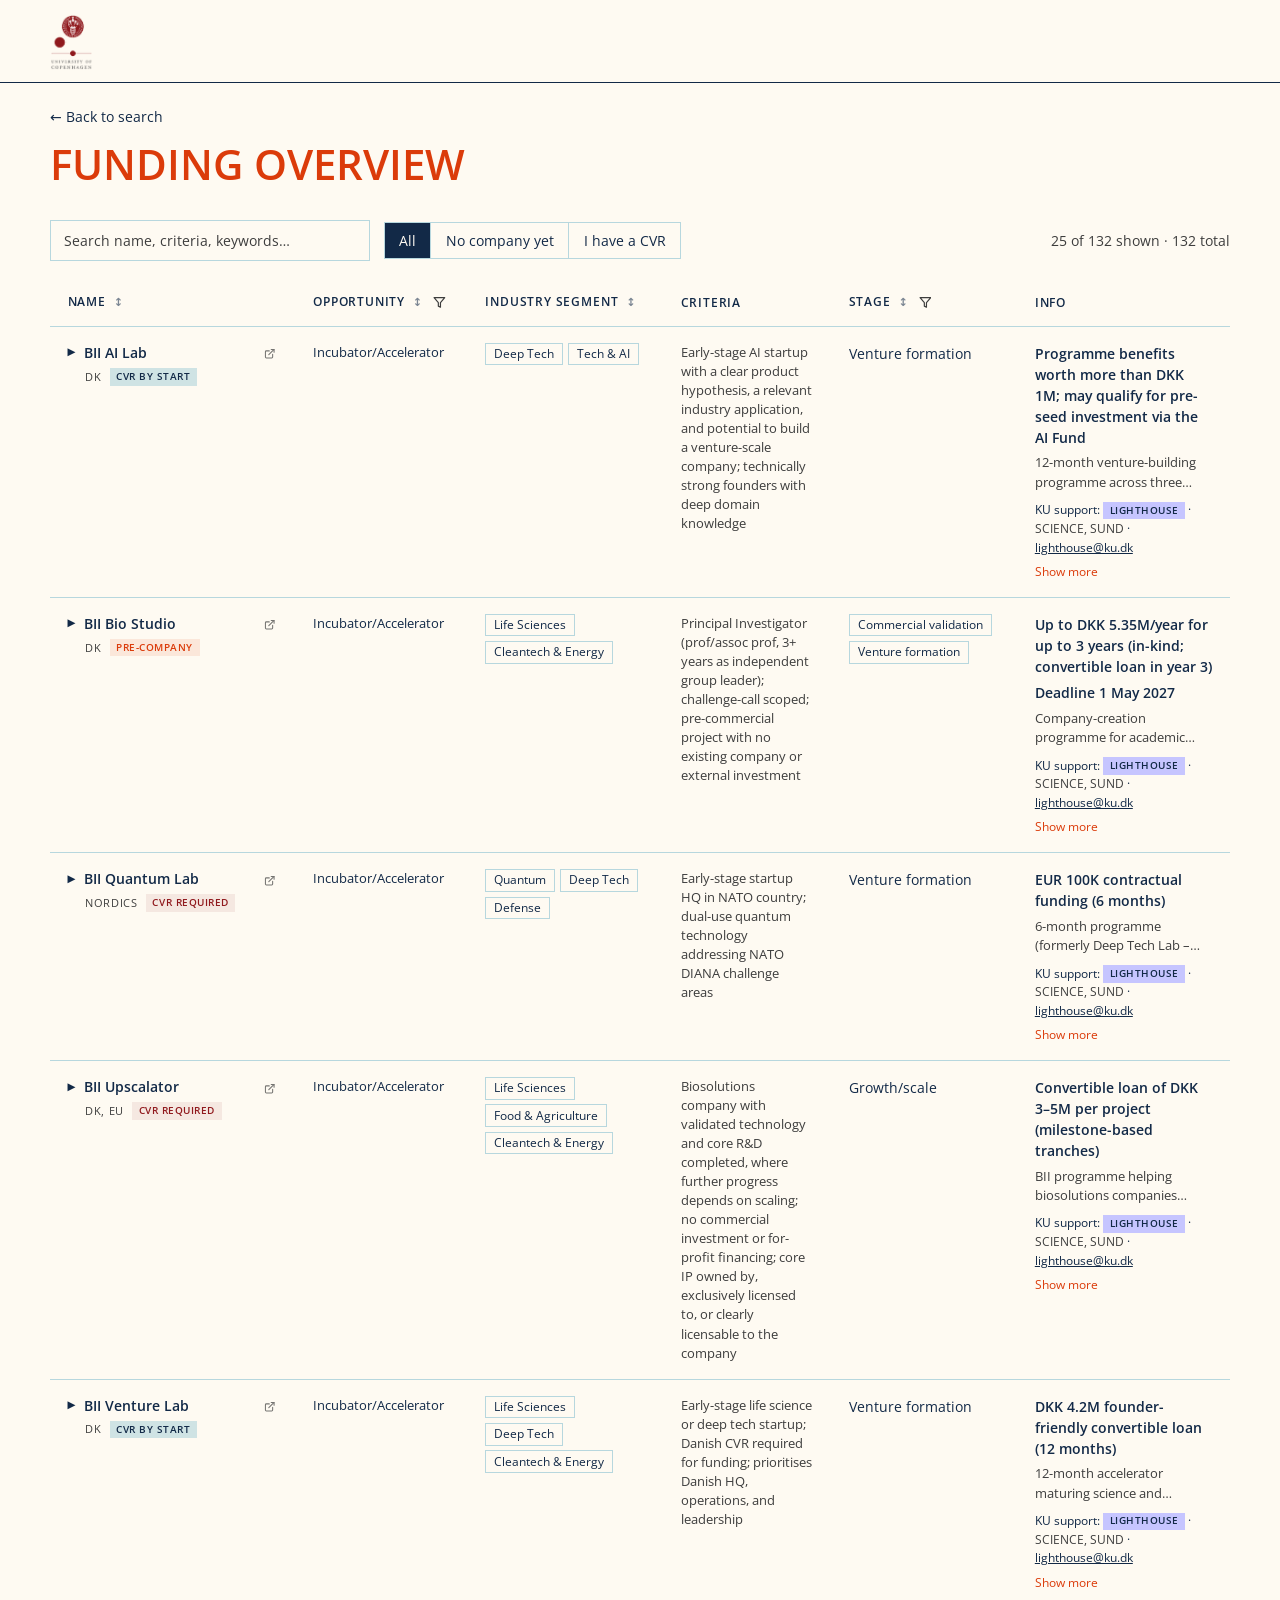
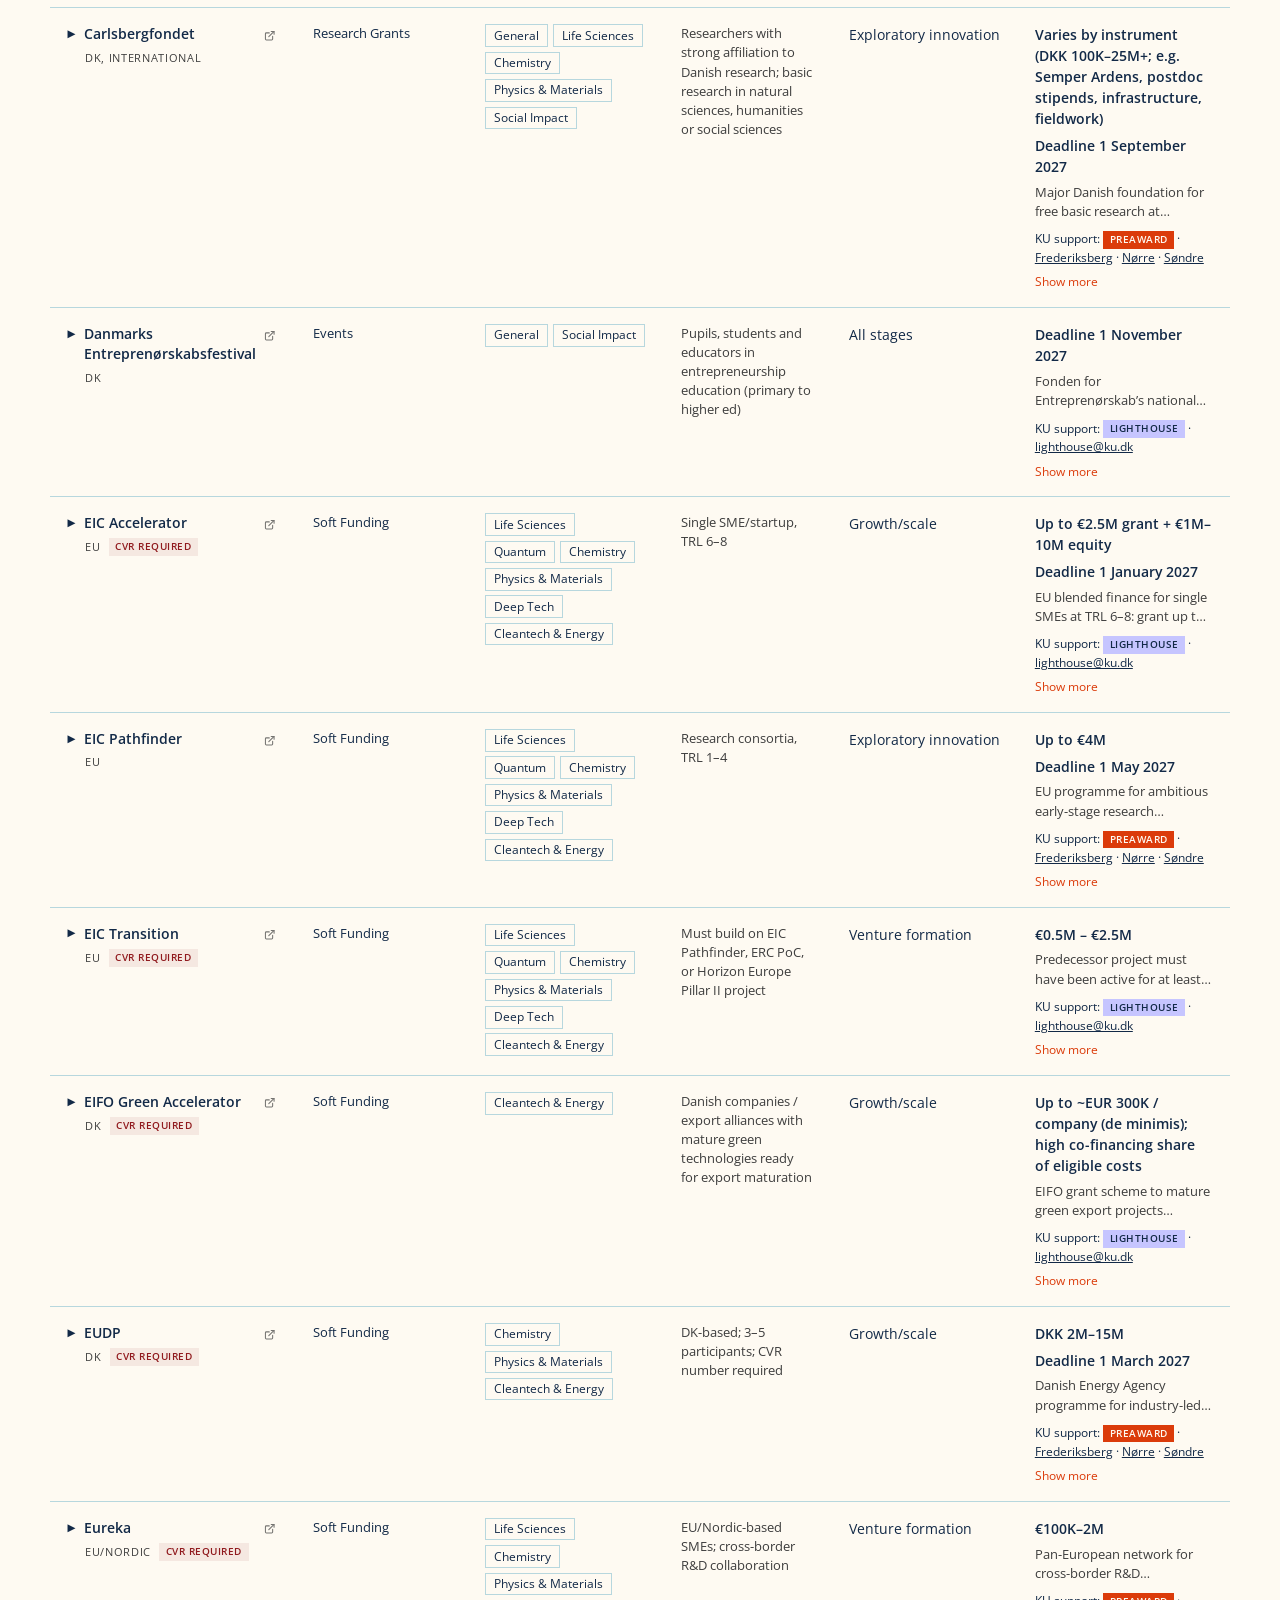
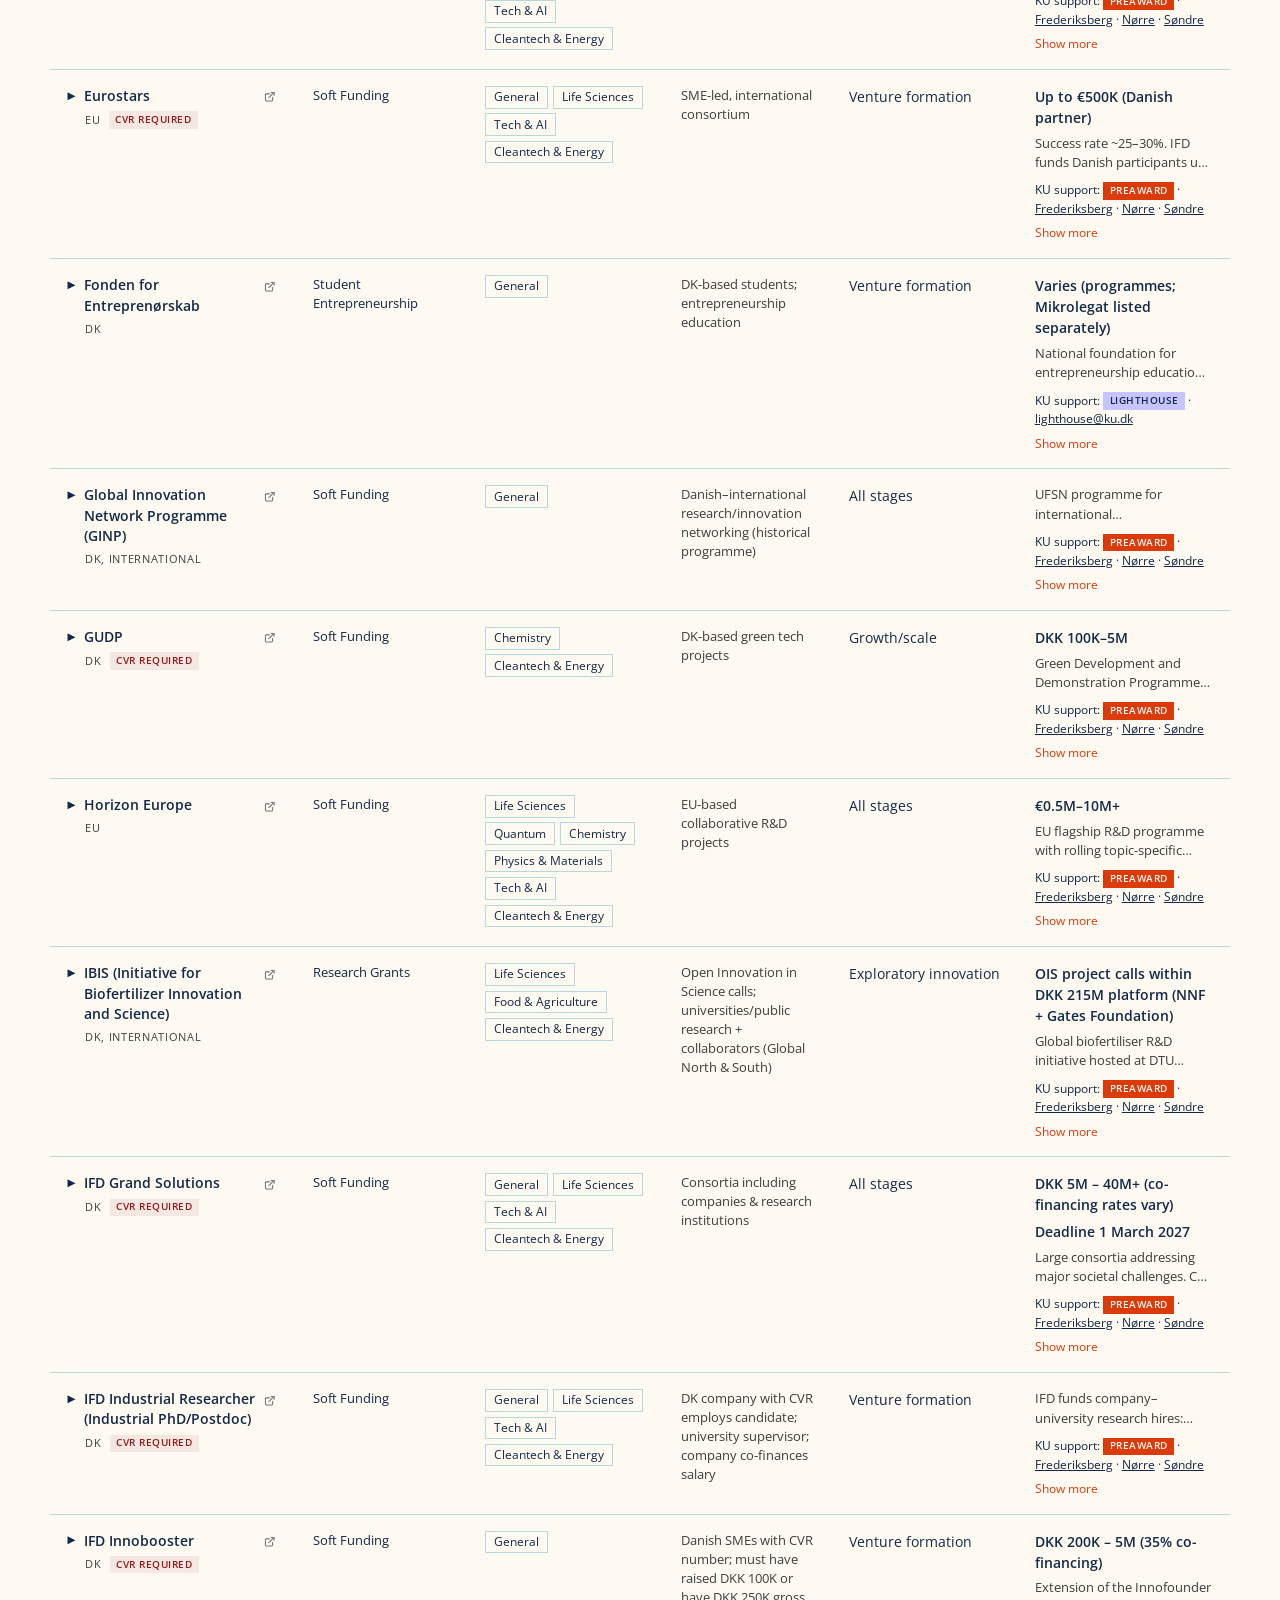
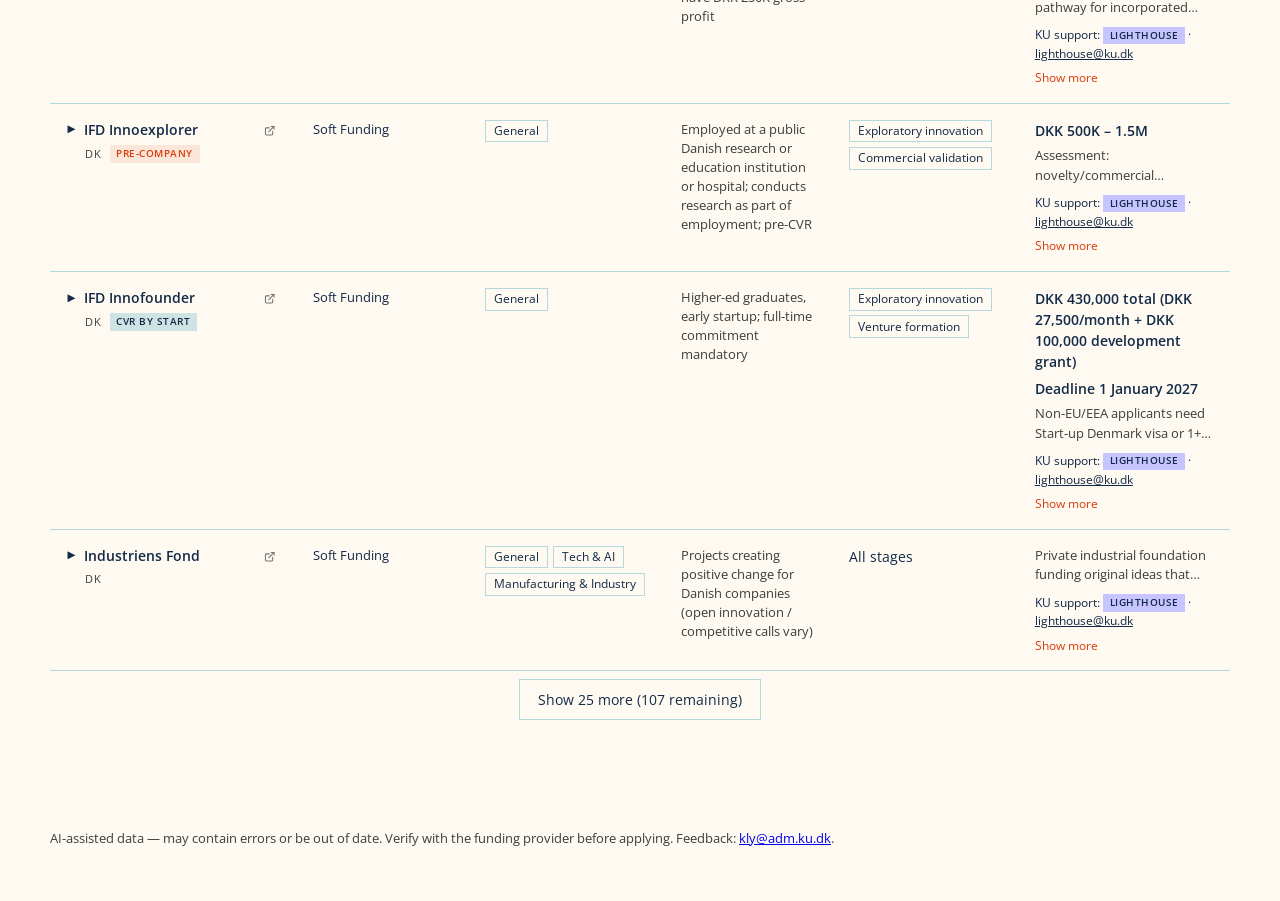
==== results.html @ 1805b298 "Convert logos to WebP and trim the font weight axis. Palette-reduced lossless WebP beats the quantis" ====
<!DOCTYPE html>
<html lang="en">
<head>
  <meta charset="utf-8" />
  <meta name="viewport" content="width=device-width, initial-scale=1" />
  <title>Funding overview — KU Lighthouse</title>
  <link rel="icon" href="favicon.svg" type="image/svg+xml" />
  <link rel="preload" href="assets/fonts/open-sans-latin.woff2" as="font" type="font/woff2" crossorigin />
  <link rel="preload" href="data/programmes.json" as="fetch" crossorigin="anonymous" fetchpriority="high" />
  <link rel="modulepreload" href="results.js" />
  <link rel="modulepreload" href="shared.js" />
  <link rel="modulepreload" href="multiselect.js" />
  <link rel="stylesheet" href="styles.css" />
</head>
<body class="page-results">
  <div class="brandbar">
    <div class="shell">
      <img src="assets/ku-logo.webp" alt="University of Copenhagen"
           width="93" height="120" decoding="async" fetchpriority="low" />
    </div>
  </div>

  <header class="results-head">
    <div class="shell">
      <a class="back" href="index.html">← Back to search</a>
      <h1>Funding overview</h1>
    </div>
  </header>

  <main class="shell results-main">
    <div class="toolbar">
      <input id="q" type="search" placeholder="Search name, criteria, keywords…" autocomplete="off" />
      <div class="toolbar-filters-mobile" aria-label="Filter results">
        <div class="mobile-filter-field">
          <span class="mobile-filter-label">Opportunity</span>
          <div class="col-filter" id="col-filter-opportunity-mobile"></div>
        </div>
        <div class="mobile-filter-field">
          <span class="mobile-filter-label">Stage</span>
          <div class="col-filter" id="col-filter-stage-mobile"></div>
        </div>
      </div>
      <div class="seg" role="group" aria-label="Company status">
        <button type="button" data-cvr="all" aria-pressed="true">All</button>
        <button type="button" data-cvr="no-company" aria-pressed="false">No company yet</button>
        <button type="button" data-cvr="have-cvr" aria-pressed="false">I have a CVR</button>
      </div>
      <div class="toolbar-end">
        <button type="button" id="sort-reset" class="sort-reset" hidden>Reset to default sort</button>
        <p class="result-count" id="result-count" aria-live="polite">Loading…</p>
      </div>
    </div>

    <div class="table-wrap">
      <table id="results-table">
        <thead>
          <tr>
            <th class="sortable" data-sort="Name">Name <span class="arrow">↕</span></th>
            <th class="th-filterable sortable" data-sort="Opportunity">
              <div class="th-head">
                <span class="th-title">Opportunity <span class="arrow">↕</span></span>
                <div class="col-filter" id="col-filter-opportunity"></div>
              </div>
            </th>
            <th class="sortable" data-sort="Industrial segment">Industry segment <span class="arrow">↕</span></th>
            <th>Criteria</th>
            <th class="th-filterable sortable" data-sort="Stage">
              <div class="th-head">
                <span class="th-title">Stage <span class="arrow">↕</span></span>
                <div class="col-filter" id="col-filter-stage"></div>
              </div>
            </th>
            <th>Info</th>
          </tr>
        </thead>
        <tbody id="results-body">
          <tr class="skeleton-row" aria-hidden="true"><td colspan="6"><div class="skeleton-block skeleton-block-title"></div><div class="skeleton-block skeleton-block-line"></div><div class="skeleton-block skeleton-block-line short"></div></td></tr>
          <tr class="skeleton-row" aria-hidden="true"><td colspan="6"><div class="skeleton-block skeleton-block-title"></div><div class="skeleton-block skeleton-block-line"></div><div class="skeleton-block skeleton-block-line short"></div></td></tr>
          <tr class="skeleton-row" aria-hidden="true"><td colspan="6"><div class="skeleton-block skeleton-block-title"></div><div class="skeleton-block skeleton-block-line"></div><div class="skeleton-block skeleton-block-line short"></div></td></tr>
          <tr class="skeleton-row" aria-hidden="true"><td colspan="6"><div class="skeleton-block skeleton-block-title"></div><div class="skeleton-block skeleton-block-line"></div><div class="skeleton-block skeleton-block-line short"></div></td></tr>
          <tr class="skeleton-row" aria-hidden="true"><td colspan="6"><div class="skeleton-block skeleton-block-title"></div><div class="skeleton-block skeleton-block-line"></div><div class="skeleton-block skeleton-block-line short"></div></td></tr>
          <tr class="skeleton-row" aria-hidden="true"><td colspan="6"><div class="skeleton-block skeleton-block-title"></div><div class="skeleton-block skeleton-block-line"></div><div class="skeleton-block skeleton-block-line short"></div></td></tr>
        </tbody>
      </table>
      <p id="empty" class="empty hidden">
        No matches. <a href="index.html">Try a new search</a>.
      </p>
    </div>
    <div class="load-more-wrap hidden" id="load-more-wrap">
      <button type="button" id="load-more" class="load-more">Show 25 more</button>
    </div>
  </main>

  <footer class="shell site-footer">
    <p>
      AI-assisted data — may contain errors or be out of date. Verify with the
      funding provider before applying. Feedback:
      <a href="mailto:kly@adm.ku.dk">kly@adm.ku.dk</a>.
    </p>
  </footer>

  <script src="results.js" type="module"></script>
</body>
</html>
---- styles.css ----
/* KU Lighthouse funding overview.
   Layout follows the original Lovable app; everything visual follows the KU INNO
   design guide (brand directions.pptx):

   - Palette is the six named brand colours, with one exception: the landing hero
     fades to black rather than to dark blue.
   - Contrast pairs the guide marks as good: dark blue or red-orange on champagne,
     dark blue on light blue, champagne on red-orange. Red-orange never sits on
     light blue and dark blue never sits on red-orange, so the results table stays
     dark blue throughout — its rows turn light blue when hovered or opened.
   - Shapes are flat: square corners, no drop shadows, and either a solid fill or
     a 1.5px outline, never both.
   - Tables have no fill. The guide's full grid in the text colour was too hard
     over this much copy, so the results table keeps light blue horizontal rules
     only and separates columns with spacing.
   - Type is Open Sans (self-hosted): Semibold for headings, Regular for body. */

@font-face {
  font-family: "Open Sans";
  font-style: normal;
  font-weight: 400 700;
  font-display: swap;
  src: url("assets/fonts/open-sans-latin.woff2") format("woff2");
  unicode-range: U+0000-00FF, U+0131, U+0152-0153, U+02BB-02BC, U+02C6, U+02DA,
    U+02DC, U+0304, U+0308, U+0329, U+2000-206F, U+20AC, U+2122, U+2191, U+2193,
    U+2212, U+2215, U+FEFF, U+FFFD;
}

@font-face {
  font-family: "Open Sans";
  font-style: normal;
  font-weight: 400 700;
  font-display: swap;
  src: url("assets/fonts/open-sans-latin-ext.woff2") format("woff2");
  unicode-range: U+0100-02BA, U+02BD-02C5, U+02C7-02CC, U+02CE-02D7, U+02DD-02FF,
    U+0304, U+0308, U+0329, U+1D00-1DBF, U+1E00-1E9F, U+1EF2-1EFF, U+2020,
    U+20A0-20AB, U+20AD-20C0, U+2113, U+2C60-2C7F, U+A720-A7FF;
}

:root {
  --red-orange: #db3b0a;
  --light-blue: #b7d7de;
  --champagne: #fefaf2;
  --dark-blue: #122947;
  --ku-red: #901a1e;
  --dark-grey: #3d3d3d;
  --purple: #c6c5ff;

  --rule: 1.5px;
  /* Light blue reads as a quiet rule on champagne, so the results table can keep
     its structure without a hard dark grid. */
  --line: var(--light-blue);
  --font: "Open Sans", system-ui, -apple-system, sans-serif;
}

* { box-sizing: border-box; }

body {
  margin: 0;
  font-family: var(--font);
  font-weight: 400;
  color: var(--dark-blue);
  background: var(--champagne);
  font-size: 16px;
  line-height: 1.5;
  -webkit-font-smoothing: antialiased;
}

button { font-family: inherit; }

img { display: block; }

/* Headings: Semibold, caps. Sub-headings: Regular, caps. */
.hero h1,
.results-head h1,
thead th,
.btn-search {
  font-weight: 600;
  text-transform: uppercase;
}

.eyebrow,
.field-label,
.detail-grid h4,
.name-sub {
  font-weight: 400;
  text-transform: uppercase;
}

.shell {
  width: min(1180px, calc(100% - 3rem));
  margin: 0 auto;
}

/* ——————————————— Logo bar ———————————————
   The guide puts the KU logo top-left with a thin line underneath, and swaps to
   the negative logo on dark backgrounds. */
.brandbar {
  padding: 0.9rem 0 0.75rem;
  border-bottom: var(--rule) solid var(--dark-blue);
}

.brandbar img { height: 3.5rem; width: auto; }

.hero .brandbar {
  position: absolute;
  top: 0;
  left: 0;
  right: 0;
  z-index: 3;
  border-bottom-color: rgba(254, 250, 242, 0.55);
}

/* ——————————————— Landing hero ——————————————— */
/* The hero photo fades to black rather than dark blue, by preference. */
.page-landing { background: #000000; }

.hero {
  position: relative;
  min-height: 72vh;
  display: flex;
  align-items: center;
  padding: 6.5rem 0 4.5rem;
  isolation: isolate;
}

.hero-media {
  position: absolute;
  inset: 0;
  z-index: -2;
  background: url("assets/hero-university.jpg") center 35% / cover no-repeat;
  background: url("assets/hero-university-sm.webp") center 35% / cover no-repeat;
}

@media (min-width: 768px) {
  .hero-media {
    background: url("assets/hero-university-md.webp") center 35% / cover no-repeat;
  }
}

.hero-scrim {
  position: absolute;
  inset: 0;
  z-index: -1;
  /* Extra weight at the very top so the negative logo stays legible over sky. */
  background: linear-gradient(
    180deg,
    rgba(0, 0, 0, 0.6) 0%,
    rgba(0, 0, 0, 0.26) 18%,
    rgba(0, 0, 0, 0.26) 40%,
    rgba(0, 0, 0, 0.76) 76%,
    #000000 100%
  );
}

.hero-copy {
  width: min(1180px, calc(100% - 3rem));
  margin: 0 auto;
  color: var(--champagne);
}

.eyebrow {
  margin: 0 0 1rem;
  font-size: 0.8rem;
  letter-spacing: 0.16em;
  color: var(--champagne);
}

.hero h1 {
  margin: 0 0 1rem;
  max-width: 54rem;
  font-size: clamp(2.4rem, 5.6vw, 4.5rem);
  line-height: 1.05;
  color: var(--champagne);
}

.hero .lede {
  margin: 0;
  max-width: 38rem;
  font-size: 1.25rem;
  line-height: 1.4;
  color: rgba(254, 250, 242, 0.82);
}

/* ——————————————— Search card ——————————————— */
.search-wrap {
  position: relative;
  z-index: 2;
  margin-top: -10.5rem;
  padding-bottom: 3.5rem;
}

.search-card {
  width: min(1000px, calc(100% - 3rem));
  margin: 0 auto;
  background: var(--champagne);
  padding: 2rem 2.25rem 1.5rem;
}

.search-grid {
  display: grid;
  grid-template-columns: 1fr 1fr;
  align-items: stretch;
  gap: 1.75rem 2.5rem;
}

.field {
  display: flex;
  flex-direction: column;
}

.field-head {
  flex: 1 1 auto;
  margin-bottom: 0.65rem;
}

.field-label {
  display: block;
  margin: 0 0 0.35rem;
  font-size: 0.8rem;
  letter-spacing: 0.08em;
  line-height: 1.4;
  color: var(--dark-blue);
}

.field-hint {
  margin: 0;
  font-size: 0.75rem;
  line-height: 1.35;
  letter-spacing: 0;
  text-transform: none;
  color: var(--dark-grey);
}

.search-foot {
  display: flex;
  align-items: center;
  justify-content: space-between;
  gap: 1rem;
  margin-top: 1.75rem;
  padding-top: 1.35rem;
  border-top: var(--rule) solid var(--dark-blue);
}

.count {
  margin: 0;
  font-size: 0.88rem;
  color: var(--dark-grey);
}

.btn-search {
  display: inline-flex;
  align-items: center;
  gap: 0.55rem;
  border: none;
  background: var(--red-orange);
  color: var(--champagne);
  font-size: 0.85rem;
  letter-spacing: 0.09em;
  padding: 0.8rem 1.7rem;
  cursor: pointer;
  transition: background 0.15s ease;
}

.btn-search:hover { background: var(--ku-red); }
.btn-search svg { width: 1rem; height: 1rem; }

.disclaimer {
  width: min(880px, calc(100% - 3rem));
  margin: 1.5rem auto 0;
  text-align: center;
  font-size: 0.8rem;
  line-height: 1.5;
  color: rgba(254, 250, 242, 0.7);
}

.disclaimer a { color: var(--champagne); }

/* ——————————————— Multi-select ——————————————— */
.ms {
  position: relative;
  flex: 0 0 auto;
}
.ms:has(.ms-toggle[aria-expanded="true"]) { z-index: 40; }

.ms-toggle {
  display: flex;
  align-items: center;
  justify-content: space-between;
  gap: 0.75rem;
  width: 100%;
  padding: 0.65rem 0.85rem;
  background: none;
  border: var(--rule) solid var(--dark-blue);
  font-size: 0.9rem;
  color: var(--dark-blue);
  text-align: left;
  cursor: pointer;
}

.ms-toggle:hover { background: rgba(183, 215, 222, 0.45); }
.ms-toggle[aria-expanded="true"] {
  background: var(--champagne);
  border-color: var(--dark-blue);
}

.ms-chev { flex: none; width: 0.85rem; height: 0.85rem; }

.ms-panel {
  position: absolute;
  left: 0;
  right: 0;
  top: calc(100% + 0.4rem);
  z-index: 30;
  max-height: min(19rem, calc(100vh - 12rem));
  overflow-y: auto;
  background: var(--champagne);
  border: var(--rule) solid var(--line);
  padding: 0.35rem;
}

.ms-panel[hidden] { display: none; }

.ms-option {
  display: flex;
  align-items: flex-start;
  gap: 0.6rem;
  width: 100%;
  padding: 0.55rem 0.7rem;
  border: none;
  background: none;
  text-align: left;
  cursor: pointer;
}

.ms-option:hover { background: rgba(183, 215, 222, 0.55); }

.ms-check {
  flex: none;
  width: 1rem;
  height: 1rem;
  margin-top: 0.2rem;
  border: var(--rule) solid var(--dark-blue);
  display: grid;
  place-items: center;
  font-size: 0.7rem;
  line-height: 1;
  color: transparent;
}

.ms-option[aria-selected="true"] .ms-check {
  background: var(--dark-blue);
  border-color: var(--dark-blue);
  color: var(--champagne);
}

.ms-opt-name {
  display: block;
  font-size: 0.9rem;
  color: var(--dark-blue);
}

.ms-opt-desc {
  display: block;
  margin-top: 0.15rem;
  font-size: 0.8rem;
  line-height: 1.35;
  color: var(--dark-blue);
}

/* ——————————————— Results page ——————————————— */
.page-results { background: var(--champagne); }

.results-head { padding-bottom: 1.5rem; }

.back {
  display: inline-flex;
  align-items: center;
  gap: 0.45rem;
  margin-top: 1.4rem;
  font-size: 0.875rem;
  color: var(--dark-blue);
  text-decoration: none;
}
.back:hover { color: var(--red-orange); }

.results-head h1 {
  margin: 0.9rem 0 0.5rem;
  font-size: clamp(1.9rem, 3.6vw, 2.6rem);
  line-height: 1.1;
  color: var(--red-orange);
}

.results-intro {
  margin: 0;
  max-width: 62ch;
  font-size: 0.9rem;
  color: var(--dark-blue);
}
.results-intro strong { font-weight: 600; }

.results-main { padding: 0 0 3rem; }

.toolbar {
  display: flex;
  align-items: center;
  gap: 0.85rem;
  flex-wrap: wrap;
  margin-bottom: 1.1rem;
}

#q {
  flex: 0 1 20rem;
  min-width: 13rem;
  padding: 0.55rem 0.8rem;
  border: var(--rule) solid var(--line);
  font: inherit;
  font-size: 0.9rem;
  color: var(--dark-blue);
  background: none;
}
#q::placeholder { color: var(--dark-grey); }
#q:focus { outline: var(--rule) solid var(--red-orange); outline-offset: 2px; }

.seg {
  display: inline-flex;
  border: var(--rule) solid var(--line);
}

.seg button {
  border: none;
  background: none;
  padding: 0.5rem 0.9rem;
  font-size: 0.85rem;
  color: var(--dark-blue);
  cursor: pointer;
}

.seg button + button { border-left: var(--rule) solid var(--line); }
.seg button:hover { background: var(--light-blue); }

.seg button[aria-pressed="true"] {
  background: var(--dark-blue);
  color: var(--champagne);
}

.result-count {
  margin: 0;
  font-size: 0.875rem;
  color: var(--dark-grey);
}

.toolbar-end {
  display: flex;
  align-items: center;
  gap: 0.75rem;
  margin-left: auto;
}

.toolbar-filters-mobile { display: none; }

.mobile-card { display: none; }

.expand-meta-mobile { display: none; }

.sort-reset {
  border: var(--rule) solid var(--line);
  background: none;
  padding: 0.45rem 0.75rem;
  font: inherit;
  font-size: 0.82rem;
  color: var(--dark-blue);
  cursor: pointer;
  white-space: nowrap;
}

.sort-reset:hover { background: rgba(183, 215, 222, 0.45); }

.table-wrap { overflow-x: auto; }

/* Horizontal rules only, in light blue. A full dark grid reads far too hard over
   this much text, so the columns are separated by spacing instead of lines. */
table {
  width: 100%;
  border-collapse: separate;
  border-spacing: 0;
  min-width: 940px;
}

thead th {
  position: sticky;
  top: 0;
  z-index: 1;
  text-align: left;
  padding: 0.8rem 1.1rem;
  background: var(--champagne);
  border-bottom: var(--rule) solid var(--line);
  font-size: 0.72rem;
  letter-spacing: 0.07em;
  color: var(--dark-blue);
  white-space: nowrap;
}

th.sortable { cursor: pointer; user-select: none; }
th.sortable:hover { color: var(--red-orange); }
th .arrow { font-size: 0.7rem; margin-left: 0.25rem; opacity: 0.55; }
th[aria-sort] .arrow { opacity: 1; }

.th-head {
  display: inline-flex;
  align-items: center;
  gap: 0.35rem;
}

.th-filterable { position: relative; }
.th-filterable:has(.col-filter-toggle[aria-expanded="true"]) { z-index: 5; }

.col-filter {
  position: relative;
  flex: none;
}

.col-filter-toggle {
  display: grid;
  place-items: center;
  width: 1.35rem;
  height: 1.35rem;
  padding: 0;
  border: none;
  background: none;
  color: var(--dark-grey);
  cursor: pointer;
  border-radius: 2px;
}

.col-filter-toggle:hover,
.col-filter-toggle[aria-expanded="true"] {
  color: var(--dark-blue);
  background: rgba(183, 215, 222, 0.55);
}

.col-filter-toggle--labeled {
  position: relative;
  display: inline-flex;
  align-items: center;
  justify-content: center;
  gap: 0.35rem;
  width: 100%;
  height: auto;
  padding: 0.48rem 0.65rem;
  border: var(--rule) solid var(--line);
  font: inherit;
  font-size: 0.82rem;
  color: var(--dark-blue);
}

.col-filter-toggle--labeled .col-filter-icon {
  width: 0.72rem;
  height: 0.72rem;
  flex: none;
}

.col-filter-toggle-text { line-height: 1.3; }

.col-filter-icon {
  width: 0.8rem;
  height: 0.8rem;
}

.col-filter-dot {
  position: absolute;
  top: 0.1rem;
  right: 0.05rem;
  width: 0.35rem;
  height: 0.35rem;
  border-radius: 50%;
  background: var(--red-orange);
}

.col-filter-panel {
  position: absolute;
  left: 0;
  top: calc(100% + 0.35rem);
  z-index: 20;
  min-width: 11rem;
  max-height: min(16rem, calc(100vh - 10rem));
  overflow-y: auto;
  background: var(--champagne);
  border: var(--rule) solid var(--line);
  padding: 0.35rem 0;
  box-shadow: 0 4px 14px rgba(0, 0, 0, 0.08);
}

.col-filter-panel.is-floating {
  position: fixed;
  z-index: 200;
}

.col-filter-panel[hidden] { display: none; }

.col-filter-actions {
  display: flex;
  gap: 0.5rem;
  padding: 0.35rem 0.75rem 0.5rem;
  border-bottom: 1px solid var(--line);
}

.col-filter-action {
  border: none;
  background: none;
  padding: 0;
  font: inherit;
  font-size: 0.75rem;
  color: var(--dark-blue);
  cursor: pointer;
  text-decoration: underline;
  text-underline-offset: 2px;
}

.col-filter-action:hover { color: var(--red-orange); }

.col-filter-option {
  display: flex;
  align-items: center;
  gap: 0.55rem;
  padding: 0.45rem 0.75rem;
  font-size: 0.82rem;
  color: var(--dark-blue);
  cursor: pointer;
  white-space: nowrap;
}

.col-filter-option:hover { background: rgba(183, 215, 222, 0.45); }

.col-filter-option input {
  flex: none;
  width: 0.85rem;
  height: 0.85rem;
  margin: 0;
  accent-color: var(--dark-blue);
}

.col-filter-label { line-height: 1.3; }

.col-filter-empty {
  margin: 0;
  padding: 0.5rem 0.75rem 0.65rem;
  font-size: 0.78rem;
  color: var(--dark-grey);
}

tbody td {
  padding: 1rem 1.1rem;
  border-bottom: 1px solid var(--line);
  vertical-align: top;
  font-size: 0.875rem;
}

tbody tr { cursor: pointer; }
tbody tr:hover > td { background: rgba(183, 215, 222, 0.28); }
tbody tr.is-open > td { background: rgba(183, 215, 222, 0.5); }

/* Name */
.name-cell { width: 13rem; }

.opportunity-cell {
  width: 7.5rem;
  font-size: 0.82rem;
  line-height: 1.4;
}

.segment-cell { width: 8.5rem; }

/* Expanded row: name | 50% stack | 50% info */
.expand-split-cell {
  padding: 1rem 1.1rem;
  vertical-align: top;
}

.expand-split {
  display: grid;
  grid-template-columns: 1fr 1fr;
  gap: 1.25rem 2rem;
  align-items: start;
}

.expand-stack .meta-stack {
  display: flex;
  flex-direction: column;
  gap: 0.65rem;
}

.meta-stack {
  display: flex;
  flex-direction: column;
  gap: 0.55rem;
}

.meta-stack-item {
  display: flex;
  flex-direction: column;
  gap: 0.12rem;
}

.meta-stack-label {
  font-size: 0.58rem;
  font-weight: 400;
  letter-spacing: 0.07em;
  text-transform: uppercase;
  color: var(--dark-grey);
}

.meta-stack-item > span:not(.meta-stack-label):not(.chip):not(.stage-picked) {
  font-size: 0.78rem;
  line-height: 1.4;
  color: var(--dark-blue);
}

.meta-stack-item .chips { gap: 0.2rem; margin-top: 0; }

.meta-stack-item .chip {
  font-size: 0.65rem;
  padding: 0.08rem 0.32rem;
}

tr.is-open .name-cell { width: 13rem; }

.name-row {
  display: flex;
  align-items: flex-start;
  gap: 0.45rem;
}

.name-main,
.name-plain {
  flex: 1;
  min-width: 0;
}

.name-main {
  display: flex;
  align-items: flex-start;
  gap: 0.35rem;
}

.name-link {
  flex: 1;
  min-width: 0;
  font-weight: 600;
  color: var(--dark-blue);
  text-decoration: none;
  line-height: 1.45;
}

.name-link:hover { text-decoration: underline; }

.name-outlink {
  flex: none;
  display: grid;
  place-items: center;
  width: 1rem;
  height: 1rem;
  margin-top: 0.2rem;
  color: var(--dark-grey);
  opacity: 0.7;
  text-decoration: none;
  transition: color 0.15s ease, opacity 0.15s ease;
}

.name-outlink svg {
  width: 0.72rem;
  height: 0.72rem;
}

.name-outlink:hover {
  color: var(--dark-blue);
  opacity: 1;
}

.name-plain {
  display: block;
  font-weight: 600;
  color: var(--dark-blue);
  line-height: 1.45;
}

.caret {
  flex: none;
  border: none;
  background: none;
  padding: 0.1rem 0.1rem 0 0;
  font-size: 0.65rem;
  line-height: 1.5;
  color: var(--dark-blue);
  cursor: pointer;
  transition: transform 0.15s ease;
}
.caret[aria-expanded="true"] { transform: rotate(90deg); }

.name-sub {
  margin: 0.3rem 0 0 1.1rem;
  display: flex;
  flex-wrap: wrap;
  align-items: center;
  gap: 0.35rem 0.5rem;
  font-size: 0.68rem;
  letter-spacing: 0.06em;
}

.name-sub .geo {
  color: var(--dark-grey);
  text-transform: uppercase;
}

/* Small coloured hints — Pre-company, CVR, KU unit, etc. */
.pill {
  display: inline-block;
  padding: 0.12rem 0.42rem;
  font-size: 0.64rem;
  font-weight: 600;
  letter-spacing: 0.05em;
  line-height: 1.35;
  text-transform: uppercase;
  white-space: nowrap;
}

.pill-pre {
  color: var(--red-orange);
  background: rgba(219, 59, 10, 0.1);
}

.pill-cvr {
  color: var(--ku-red);
  background: rgba(144, 26, 30, 0.08);
}

.pill-cvr-soon {
  color: var(--dark-blue);
  background: rgba(183, 215, 222, 0.65);
}

.pill-lighthouse {
  color: var(--dark-blue);
  background: var(--purple);
}

.pill-preaward {
  color: var(--champagne);
  background: var(--red-orange);
}

/* Segment chips */
.chips { display: flex; flex-wrap: wrap; gap: 0.3rem; }

.chip {
  display: inline-block;
  padding: 0.14rem 0.5rem;
  border: 1px solid var(--line);
  font-size: 0.72rem;
  line-height: 1.4;
  color: var(--dark-blue);
  white-space: nowrap;
}

.chip.picked {
  background: rgba(183, 215, 222, 0.65);
  border-color: var(--light-blue);
  font-weight: 600;
}

.stage-picked {
  display: inline-block;
  padding: 0.12rem 0.42rem;
  background: rgba(183, 215, 222, 0.65);
  border: 1px solid var(--light-blue);
  font-size: 0.72rem;
  font-weight: 600;
  line-height: 1.4;
  color: var(--dark-blue);
  white-space: nowrap;
}

.criteria-cell {
  width: 12.5rem;
  font-size: 0.82rem;
  color: var(--dark-grey);
  line-height: 1.45;
}

.stage-cell { white-space: nowrap; }

.info-cell { width: 21rem; }

.funding-lead,
.deadline-lead {
  margin: 0 0 0.35rem;
  font-weight: 600;
  font-size: 0.875rem;
  color: var(--dark-blue);
}

.info-text {
  margin: 0;
  font-size: 0.84rem;
  color: var(--dark-grey);
  line-height: 1.45;
}

.clamped {
  display: -webkit-box;
  -webkit-line-clamp: 2;
  -webkit-box-orient: vertical;
  overflow: hidden;
}

.ku-line {
  margin: 0.55rem 0 0;
  font-size: 0.78rem;
  line-height: 1.5;
  color: var(--dark-blue);
}

.ku-line .pill { vertical-align: 0.05em; }

.ku-faculty {
  font-weight: 400;
  text-transform: none;
  letter-spacing: 0;
  color: var(--dark-grey);
}

.ku-mail { color: var(--dark-blue); text-decoration: underline; }
.ku-mail:hover { color: var(--red-orange); }

.read-more {
  margin: 0.35rem 0 0;
  font-size: 0.74rem;
  color: var(--red-orange);
}

.row-extra {
  margin-top: 0.75rem;
  padding-top: 0.75rem;
  border-top: 1px solid var(--line);
}

.row-extra-grid {
  display: grid;
  gap: 0.5rem 1.25rem;
  align-items: start;
}

.row-extra-grid.cols-1 { grid-template-columns: 1fr; }
.row-extra-grid.cols-2 { grid-template-columns: repeat(2, minmax(0, 1fr)); }
.row-extra-grid.cols-3 { grid-template-columns: repeat(3, minmax(0, 1fr)); }

.row-extra-grid > div { min-width: 0; }

.row-extra-grid h4 {
  margin: 0 0 0.2rem;
  font-size: 0.68rem;
  font-weight: 400;
  letter-spacing: 0.08em;
  text-transform: uppercase;
  color: var(--dark-grey);
}

.row-extra-grid p {
  margin: 0;
  font-size: 0.84rem;
  line-height: 1.45;
  color: var(--dark-blue);
}

@media (max-width: 960px) {
  .expand-split { grid-template-columns: 1fr; }
  .row-extra-grid.cols-2,
  .row-extra-grid.cols-3 { grid-template-columns: 1fr; }
}

.empty {
  padding: 3rem 1rem;
  text-align: center;
  color: var(--dark-grey);
}

.load-error {
  margin: 0;
  color: var(--ku-red);
}

.hidden { display: none !important; }

@keyframes skeleton-pulse {
  0%, 100% { opacity: 0.45; }
  50% { opacity: 0.85; }
}

.skeleton-text {
  color: transparent !important;
  background: linear-gradient(
    90deg,
    rgba(183, 215, 222, 0.35) 0%,
    rgba(183, 215, 222, 0.65) 50%,
    rgba(183, 215, 222, 0.35) 100%
  );
  background-size: 200% 100%;
  animation: skeleton-pulse 1.4s ease-in-out infinite;
  border-radius: 2px;
  min-width: 8rem;
  min-height: 1em;
}

.skeleton-row td {
  padding: 1rem 1.1rem;
  pointer-events: none;
}

.skeleton-block {
  height: 0.72rem;
  margin-bottom: 0.45rem;
  background: rgba(183, 215, 222, 0.45);
  animation: skeleton-pulse 1.4s ease-in-out infinite;
  border-radius: 2px;
}

.skeleton-block-title {
  width: 55%;
  height: 0.9rem;
}

.skeleton-block-line { width: 92%; }
.skeleton-block-line.short { width: 68%; margin-bottom: 0; }

.load-more-wrap {
  display: flex;
  justify-content: center;
  padding: 0.5rem 0 1.5rem;
}

.load-more {
  border: var(--rule) solid var(--line);
  background: none;
  padding: 0.55rem 1.1rem;
  font: inherit;
  font-size: 0.875rem;
  color: var(--dark-blue);
  cursor: pointer;
}

.load-more:hover { background: rgba(183, 215, 222, 0.45); }

.site-footer {
  padding: 1.5rem 0 2.5rem;
  font-size: 0.8rem;
  line-height: 1.5;
  color: var(--dark-grey);
}

@media (max-width: 860px) {
  .search-grid { grid-template-columns: 1fr; }
  .search-card { padding: 1.5rem 1.25rem 1.25rem; }
  .search-wrap { margin-top: -6rem; }
  .hero { min-height: 58vh; padding-bottom: 4rem; }
  .field-label { min-height: 0; }
  .search-foot { flex-direction: column; align-items: stretch; }
  .btn-search { justify-content: center; }
  .result-count { margin-left: 0; }
}

/* Results table — card layout on phones */
@media (max-width: 767px) {
  .page-results .shell {
    width: calc(100% - 1.5rem);
  }

  .results-head h1 {
    font-size: clamp(1.55rem, 7vw, 2rem);
  }

  .toolbar {
    flex-direction: column;
    align-items: stretch;
    gap: 0.65rem;
  }

  #q {
    flex: 1 1 auto;
    width: 100%;
    min-width: 0;
  }

  .toolbar-filters-mobile {
    display: flex;
    gap: 0.55rem;
    width: 100%;
  }

  .mobile-filter-field {
    flex: 1;
    min-width: 0;
    display: flex;
    flex-direction: column;
    gap: 0.22rem;
  }

  .mobile-filter-label {
    font-size: 0.62rem;
    font-weight: 400;
    letter-spacing: 0.07em;
    text-transform: uppercase;
    color: var(--dark-grey);
  }

  .toolbar-filters-mobile .col-filter {
    width: 100%;
  }

  .seg {
    display: flex;
    width: 100%;
  }

  .seg button {
    flex: 1;
    padding: 0.48rem 0.35rem;
    font-size: 0.78rem;
    line-height: 1.25;
  }

  .toolbar-end {
    margin-left: 0;
    width: 100%;
    flex-wrap: wrap;
    justify-content: space-between;
    gap: 0.5rem;
  }

  .sort-reset {
    order: 2;
    width: 100%;
    text-align: center;
  }

  .table-wrap {
    overflow-x: visible;
  }

  table {
    min-width: 0;
    display: block;
  }

  thead {
    display: none;
  }

  tbody {
    display: block;
  }

  tbody tr {
    display: block;
    border-bottom: var(--rule) solid var(--line);
  }

  tbody tr:hover > td {
    background: transparent;
  }

  tbody tr.is-open {
    background: rgba(183, 215, 222, 0.38);
  }

  tbody tr:not(.is-open):active {
    background: rgba(183, 215, 222, 0.22);
  }

  tbody td {
    display: block;
    padding: 0.65rem 0.35rem;
    border-bottom: none;
  }

  tbody tr:not(.is-open) .name-cell {
    padding-top: 0.85rem;
    padding-bottom: 0.85rem;
  }

  tbody tr:not(.is-open) td:not(.name-cell) {
    display: none;
  }

  .mobile-card {
    display: block;
    margin: 0.55rem 0 0 1.1rem;
  }

  .mobile-card-duo {
    display: grid;
    grid-template-columns: repeat(2, minmax(0, 1fr));
    gap: 0.55rem 0.65rem;
    margin-bottom: 0.55rem;
  }

  .mobile-card-field {
    min-width: 0;
  }

  .mobile-card-label {
    display: block;
    margin-bottom: 0.12rem;
    font-size: 0.58rem;
    font-weight: 400;
    letter-spacing: 0.07em;
    text-transform: uppercase;
    color: var(--dark-grey);
  }

  .mobile-card-block {
    margin-top: 0.55rem;
    padding-top: 0.55rem;
  }

  .mobile-card-clamp {
    margin: 0.12rem 0 0;
    font-size: 0.82rem;
    line-height: 1.45;
    color: var(--dark-grey);
    display: -webkit-box;
    -webkit-line-clamp: 2;
    -webkit-box-orient: vertical;
    overflow: hidden;
  }

  .mobile-card-duo .mobile-card-clamp {
    color: var(--dark-blue);
    font-size: 0.78rem;
  }

  .mobile-card-ku {
    margin: 0.3rem 0 0;
    font-size: 0.68rem;
    line-height: 1.45;
    color: var(--dark-blue);
  }

  .mobile-card-ku-label {
    font-size: 0.58rem;
    font-weight: 400;
    letter-spacing: 0.06em;
    text-transform: uppercase;
    color: var(--dark-grey);
    margin-right: 0.25rem;
  }

  .mobile-card-ku .pill {
    vertical-align: 0.06em;
  }

  .mobile-card-headline {
    margin: 0 0 0.2rem;
    font-weight: 600;
    font-size: 0.875rem;
    color: var(--dark-blue);
    overflow: hidden;
    text-overflow: ellipsis;
    white-space: nowrap;
  }

  .mobile-card-info .read-more {
    margin-top: 0.35rem;
  }

  .expand-meta-desktop {
    display: none;
  }

  .expand-meta-mobile {
    display: block;
  }

  .expand-split {
    gap: 1.15rem;
  }

  .mobile-expand-meta-row {
    display: grid;
    grid-template-columns: minmax(0, 1fr) minmax(0, 1.1fr);
    gap: 0.75rem 0.85rem;
    align-items: start;
  }

  .mobile-expand-meta-stack {
    display: flex;
    flex-direction: column;
    gap: 0.55rem;
  }

  .mobile-expand-segments {
    display: flex;
    flex-direction: column;
    gap: 0.12rem;
    min-width: 0;
  }

  .mobile-expand-segments .chips {
    gap: 0.3rem;
  }

  .mobile-expand-criteria {
    margin-top: 0.45rem;
    padding-top: 0;
  }

  tbody tr.is-open > td {
    background: transparent;
  }

  tbody tr.is-open .name-cell {
    padding-bottom: 0.5rem;
  }

  tbody tr.is-open .expand-split-cell {
    padding: 0.15rem 0.35rem 0.85rem;
  }

  tbody tr.is-open .row-extra {
    border-top: none;
    margin-top: 0.75rem;
    padding-top: 0;
  }

  .name-cell {
    width: auto;
  }

  tr.is-open .name-cell {
    width: auto;
  }
}
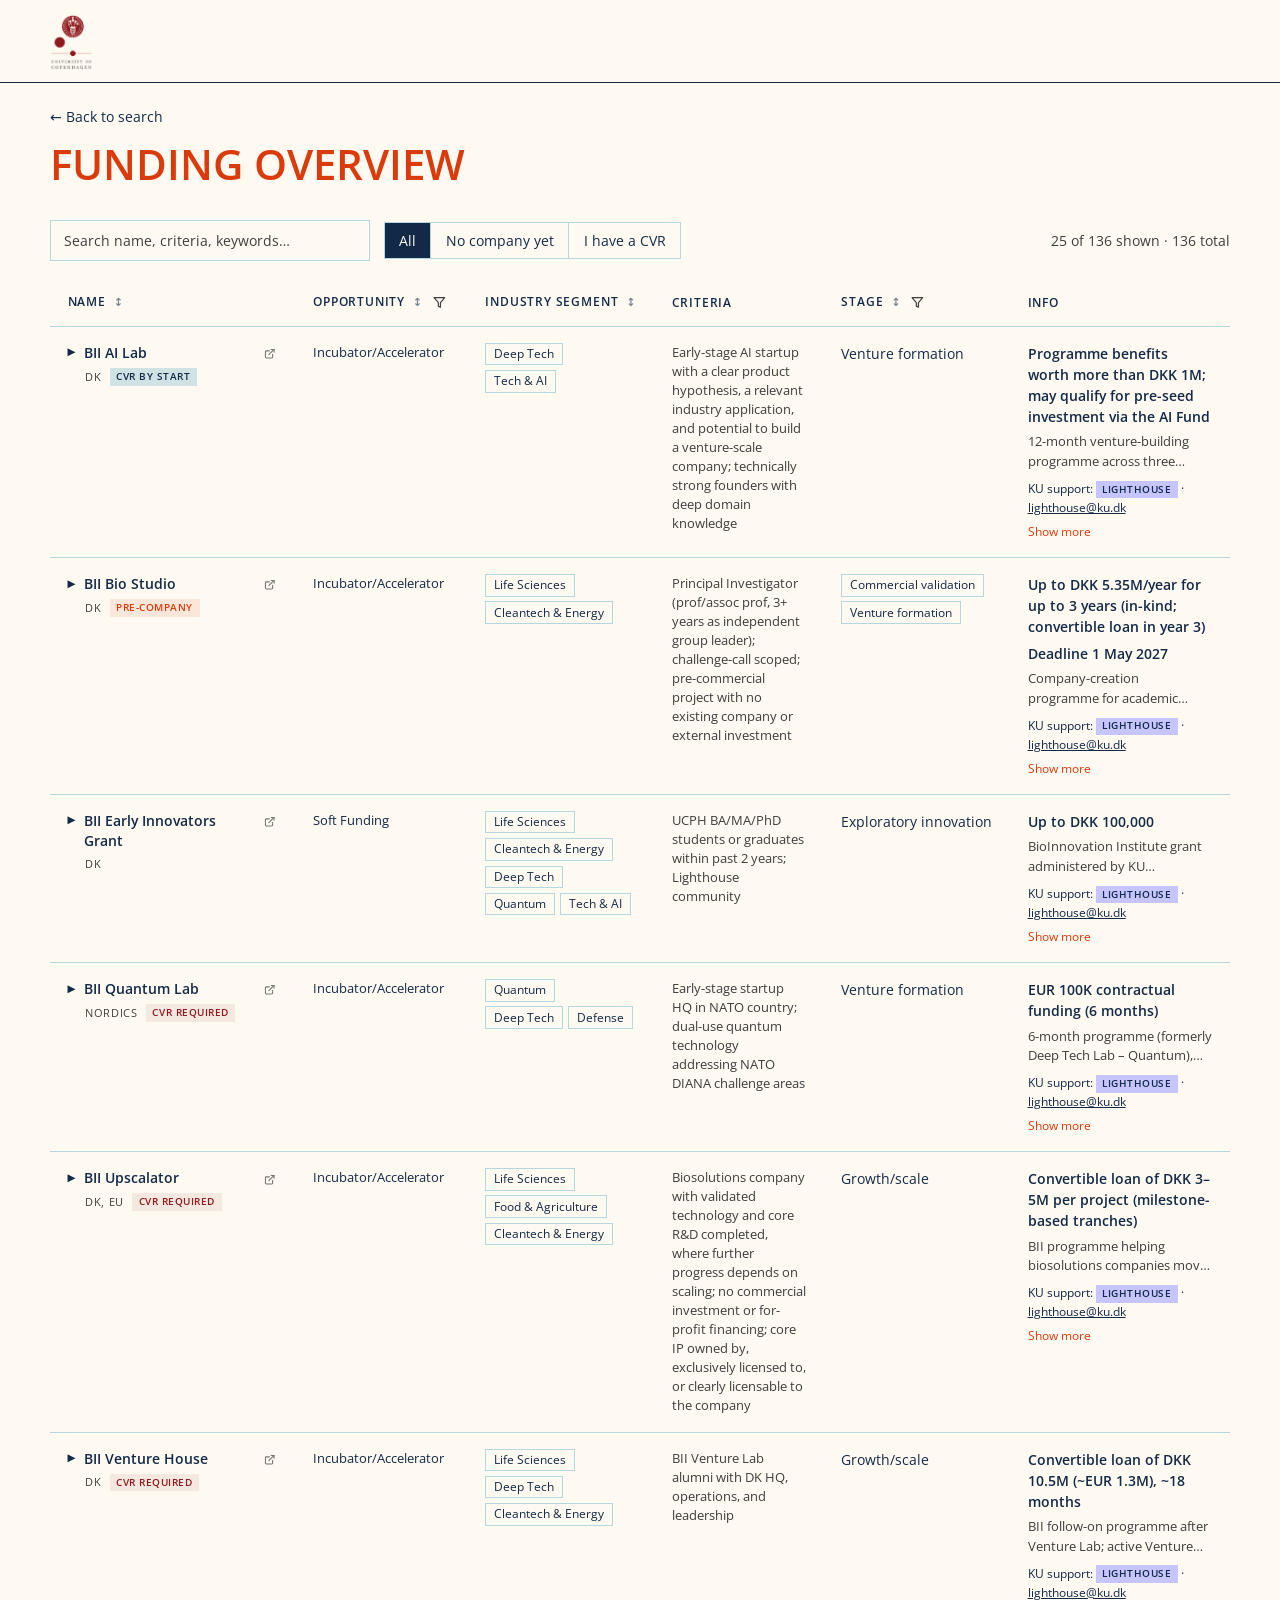
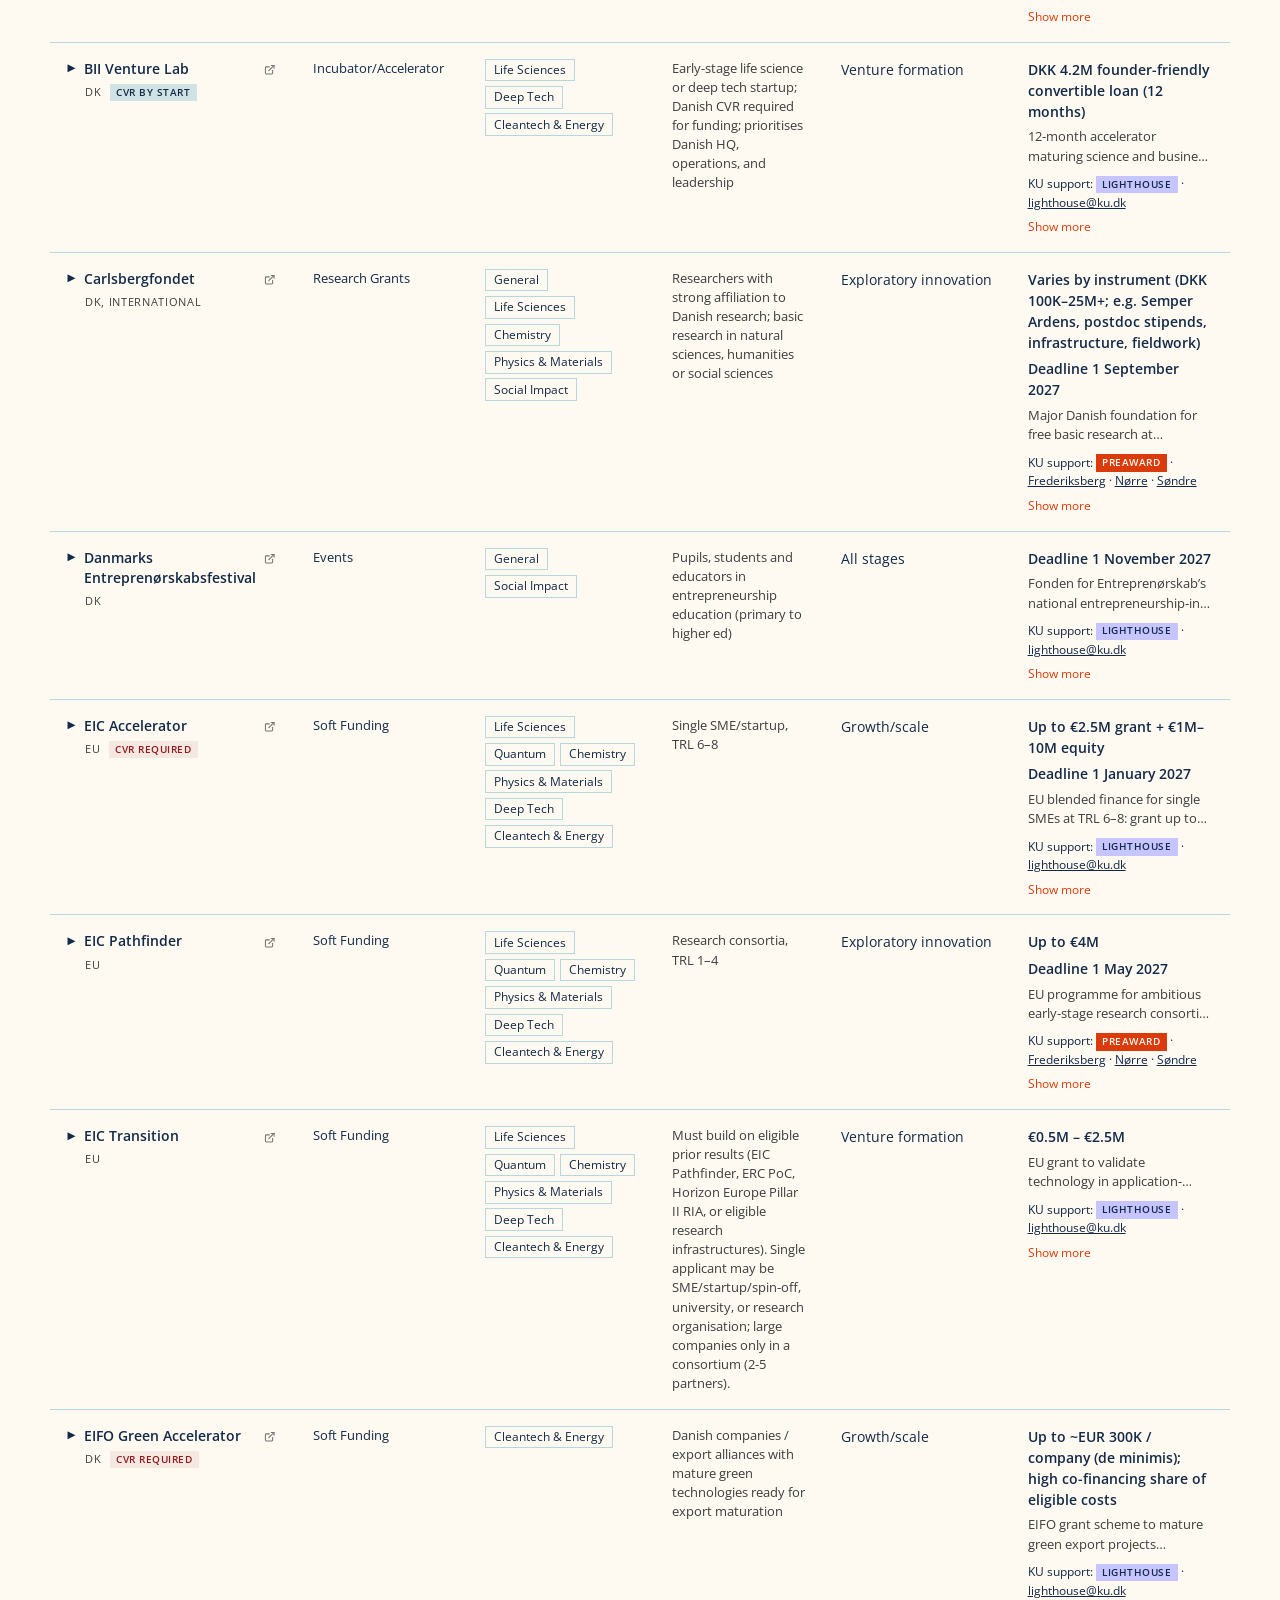
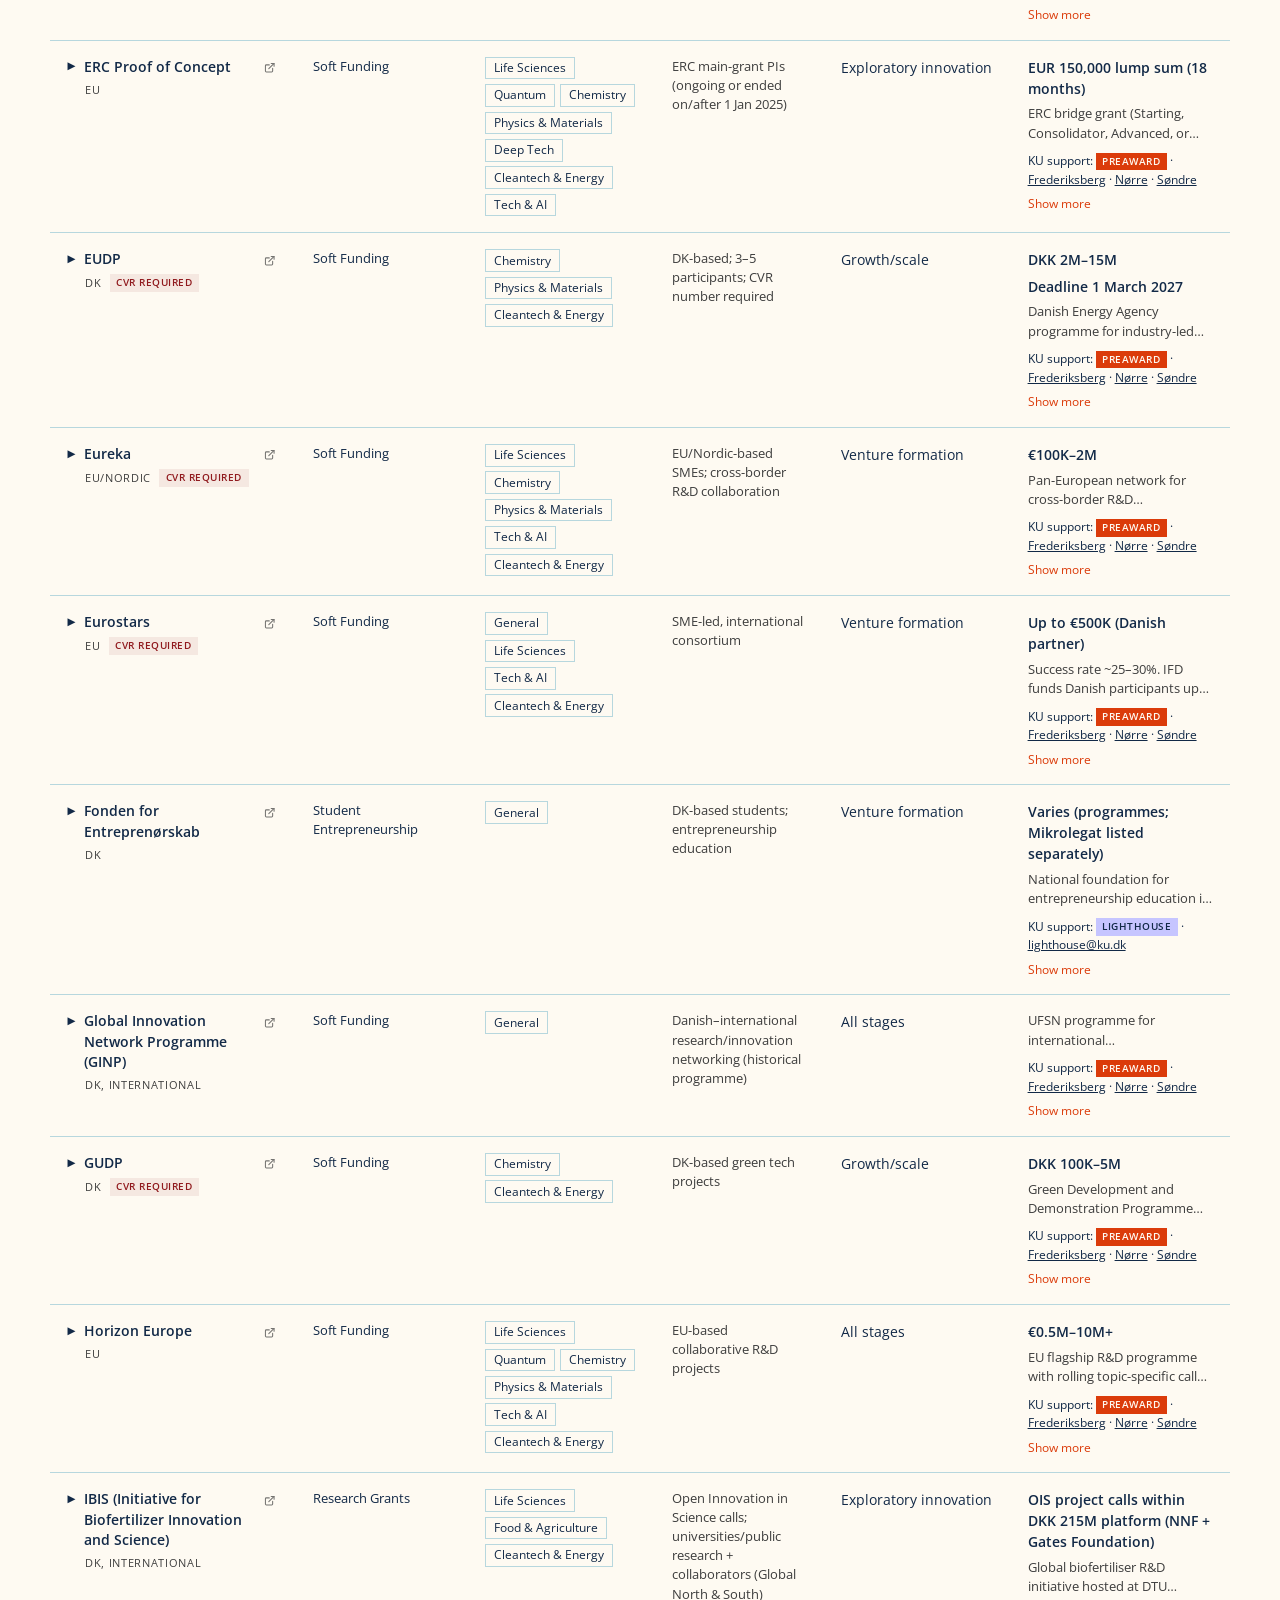
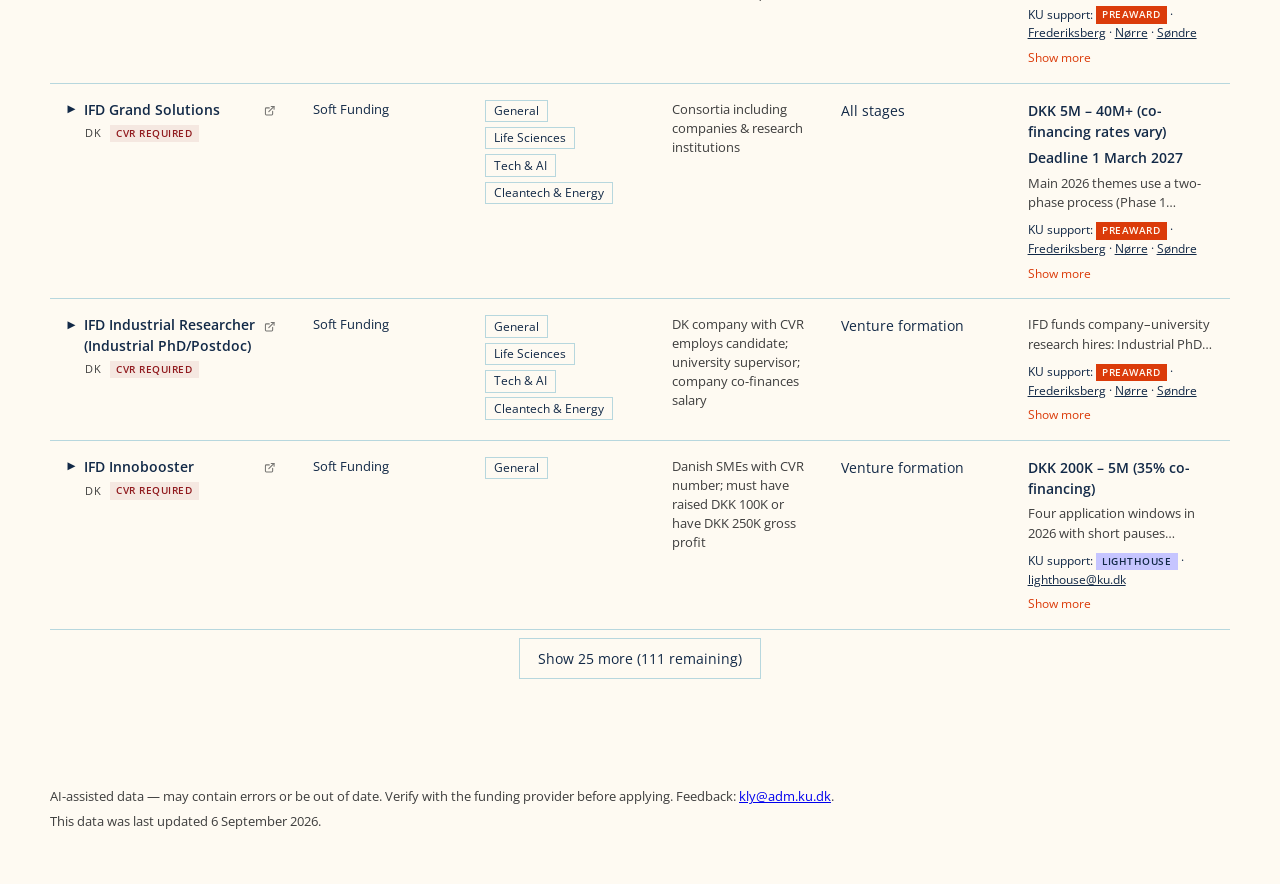
==== commit 07a1e5cd: "Show data last-updated stamp in footer Stamp programmes.json on sync and render 'This data was last " ====
--- a/results.html
+++ b/results.html
@@ -10,7 +10,7 @@
   <link rel="modulepreload" href="results.js" />
   <link rel="modulepreload" href="shared.js" />
   <link rel="modulepreload" href="multiselect.js" />
-  <link rel="stylesheet" href="styles.css" />
+  <link rel="stylesheet" href="styles.css?v=8" />
 </head>
 <body class="page-results">
   <div class="brandbar">
@@ -96,6 +96,7 @@
       AI-assisted data — may contain errors or be out of date. Verify with the
       funding provider before applying. Feedback:
       <a href="mailto:kly@adm.ku.dk">kly@adm.ku.dk</a>.
+      <span data-updated-stamp></span>
     </p>
   </footer>
 
--- a/styles.css
+++ b/styles.css
@@ -113,14 +113,29 @@
 
 /* ——————————————— Landing hero ——————————————— */
 /* The hero photo fades to black rather than dark blue, by preference. */
-.page-landing { background: #000000; }
+.page-landing {
+  background: #000000;
+  --landing-col: min(1180px, calc(100% - 2.5rem));
+}
+
+/* Centred content column. Using vw rather than a fixed cap means every screen
+   above phone size keeps visible blank space at the sides, so the hero text and
+   search card never run edge to edge on a laptop. */
+@media (min-width: 861px) {
+  .page-landing {
+    --landing-col: min(1060px, 78vw);
+  }
+}
 
 .hero {
   position: relative;
   min-height: 72vh;
   display: flex;
   align-items: center;
-  padding: 6.5rem 0 4.5rem;
+  /* The bottom padding reserves room for the search card's negative margin.
+     On tall screens 72vh already covers it; on short laptops the padding grows
+     the hero instead of letting the card slide over the lede. */
+  padding: 6.5rem 0 13rem;
   isolation: isolate;
 }
 
@@ -153,8 +168,12 @@
   );
 }
 
+.hero .brandbar .shell {
+  width: var(--landing-col);
+}
+
 .hero-copy {
-  width: min(1180px, calc(100% - 3rem));
+  width: var(--landing-col);
   margin: 0 auto;
   color: var(--champagne);
 }
@@ -169,7 +188,7 @@
 .hero h1 {
   margin: 0 0 1rem;
   max-width: 54rem;
-  font-size: clamp(2.4rem, 5.6vw, 4.5rem);
+  font-size: clamp(2.2rem, 4.4vw, 4.5rem);
   line-height: 1.05;
   color: var(--champagne);
 }
@@ -191,7 +210,7 @@
 }
 
 .search-card {
-  width: min(1000px, calc(100% - 3rem));
+  width: min(880px, var(--landing-col));
   margin: 0 auto;
   background: var(--champagne);
   padding: 2rem 2.25rem 1.5rem;
@@ -266,7 +285,7 @@
 .btn-search svg { width: 1rem; height: 1rem; }
 
 .disclaimer {
-  width: min(880px, calc(100% - 3rem));
+  width: min(760px, var(--landing-col));
   margin: 1.5rem auto 0;
   text-align: center;
   font-size: 0.8rem;
@@ -275,6 +294,15 @@
 }
 
 .disclaimer a { color: var(--champagne); }
+
+[data-updated-stamp]:empty {
+  display: none;
+}
+
+[data-updated-stamp]:not(:empty) {
+  display: block;
+  margin-top: 0.35rem;
+}
 
 /* ——————————————— Multi-select ——————————————— */
 .ms {
@@ -671,7 +699,7 @@
 
 .segment-cell { width: 8.5rem; }
 
-/* Expanded row: name | 50% stack | 50% info */
+/* Expanded row: name | ⅓ stack | ⅔ info */
 .expand-split-cell {
   padding: 1rem 1.1rem;
   vertical-align: top;
@@ -679,9 +707,23 @@
 
 .expand-split {
   display: grid;
-  grid-template-columns: 1fr 1fr;
+  grid-template-columns: minmax(0, 1fr) minmax(0, 2fr);
   gap: 1.25rem 2rem;
   align-items: start;
+}
+
+.expand-info {
+  min-width: 0;
+}
+
+.expand-info .row-extra-grid.cols-2,
+.expand-info .row-extra-grid.cols-3 {
+  grid-template-columns: repeat(auto-fit, minmax(11rem, 1fr));
+}
+
+.expand-info .ku-mail,
+.expand-info .row-extra-grid p {
+  overflow-wrap: anywhere;
 }
 
 .expand-stack .meta-stack {
@@ -1061,7 +1103,7 @@
   .search-grid { grid-template-columns: 1fr; }
   .search-card { padding: 1.5rem 1.25rem 1.25rem; }
   .search-wrap { margin-top: -6rem; }
-  .hero { min-height: 58vh; padding-bottom: 4rem; }
+  .hero { min-height: 58vh; padding-bottom: 8rem; }
   .field-label { min-height: 0; }
   .search-foot { flex-direction: column; align-items: stretch; }
   .btn-search { justify-content: center; }
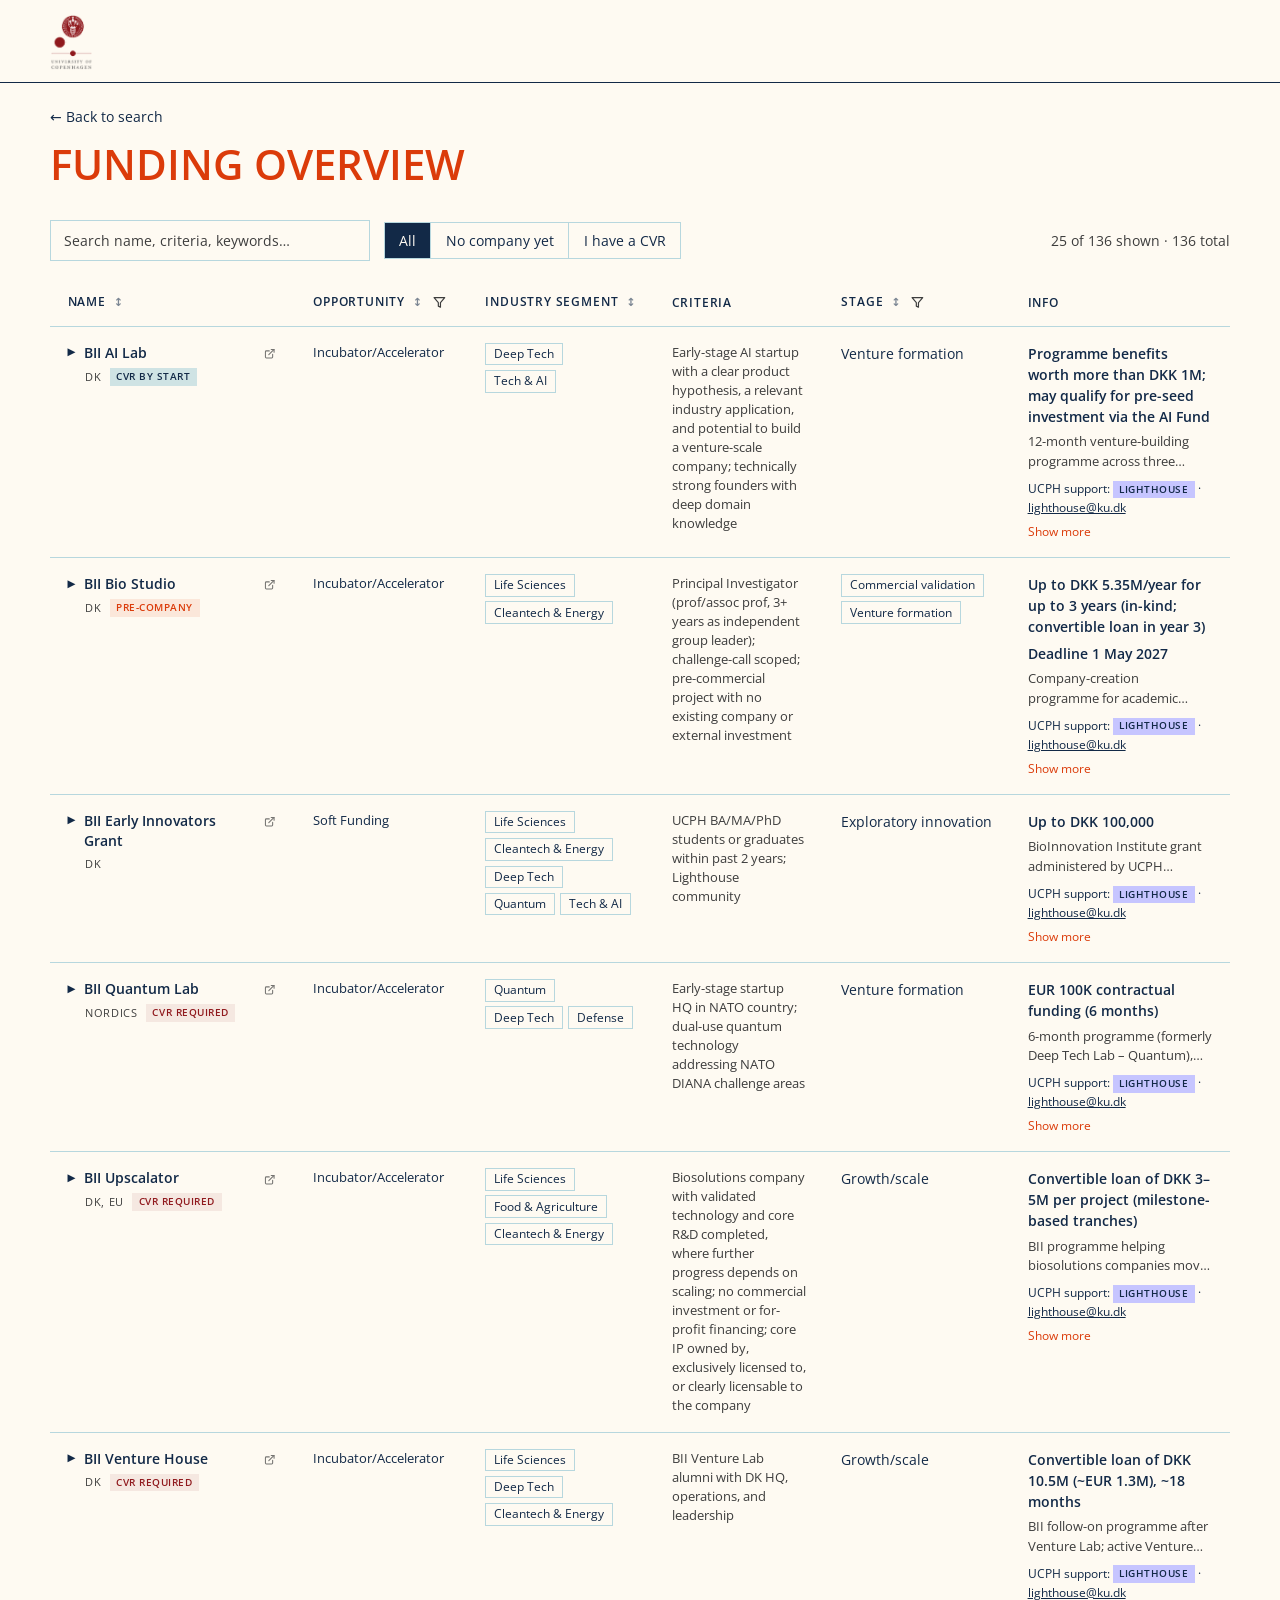
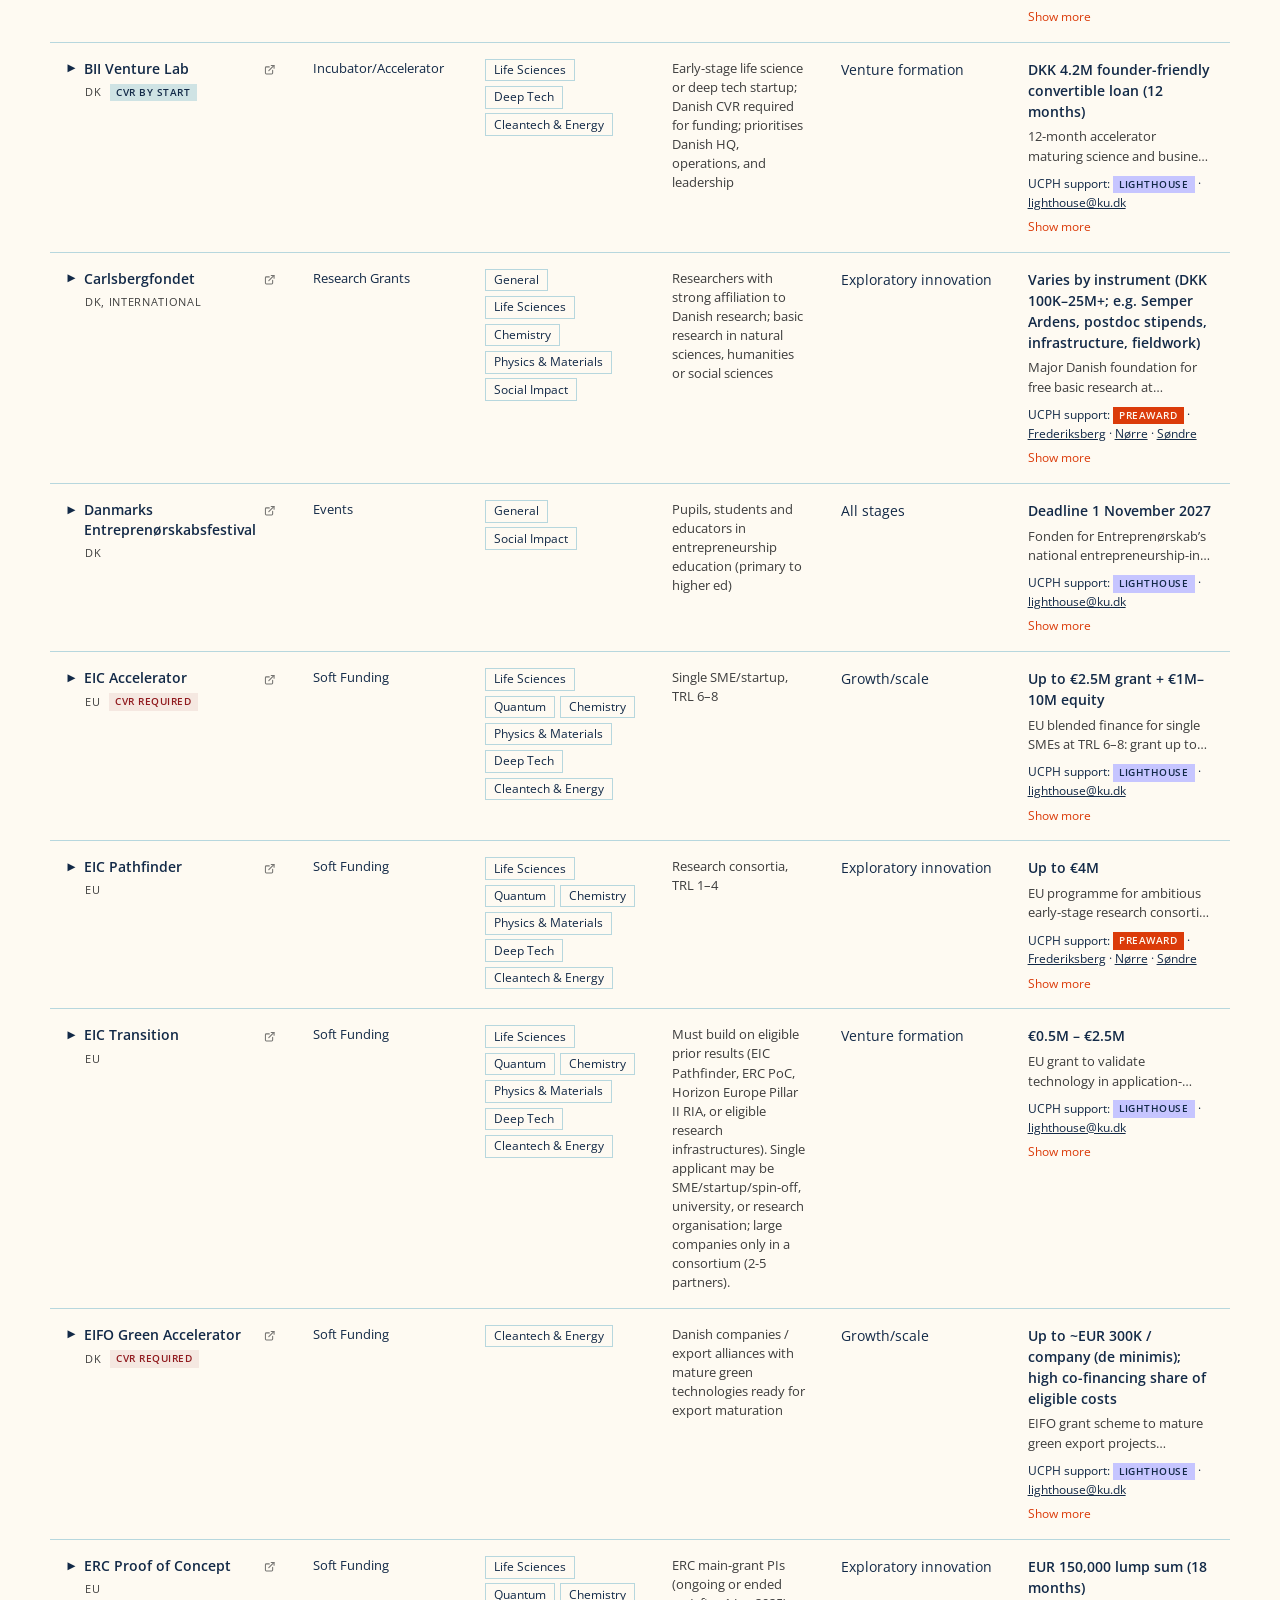
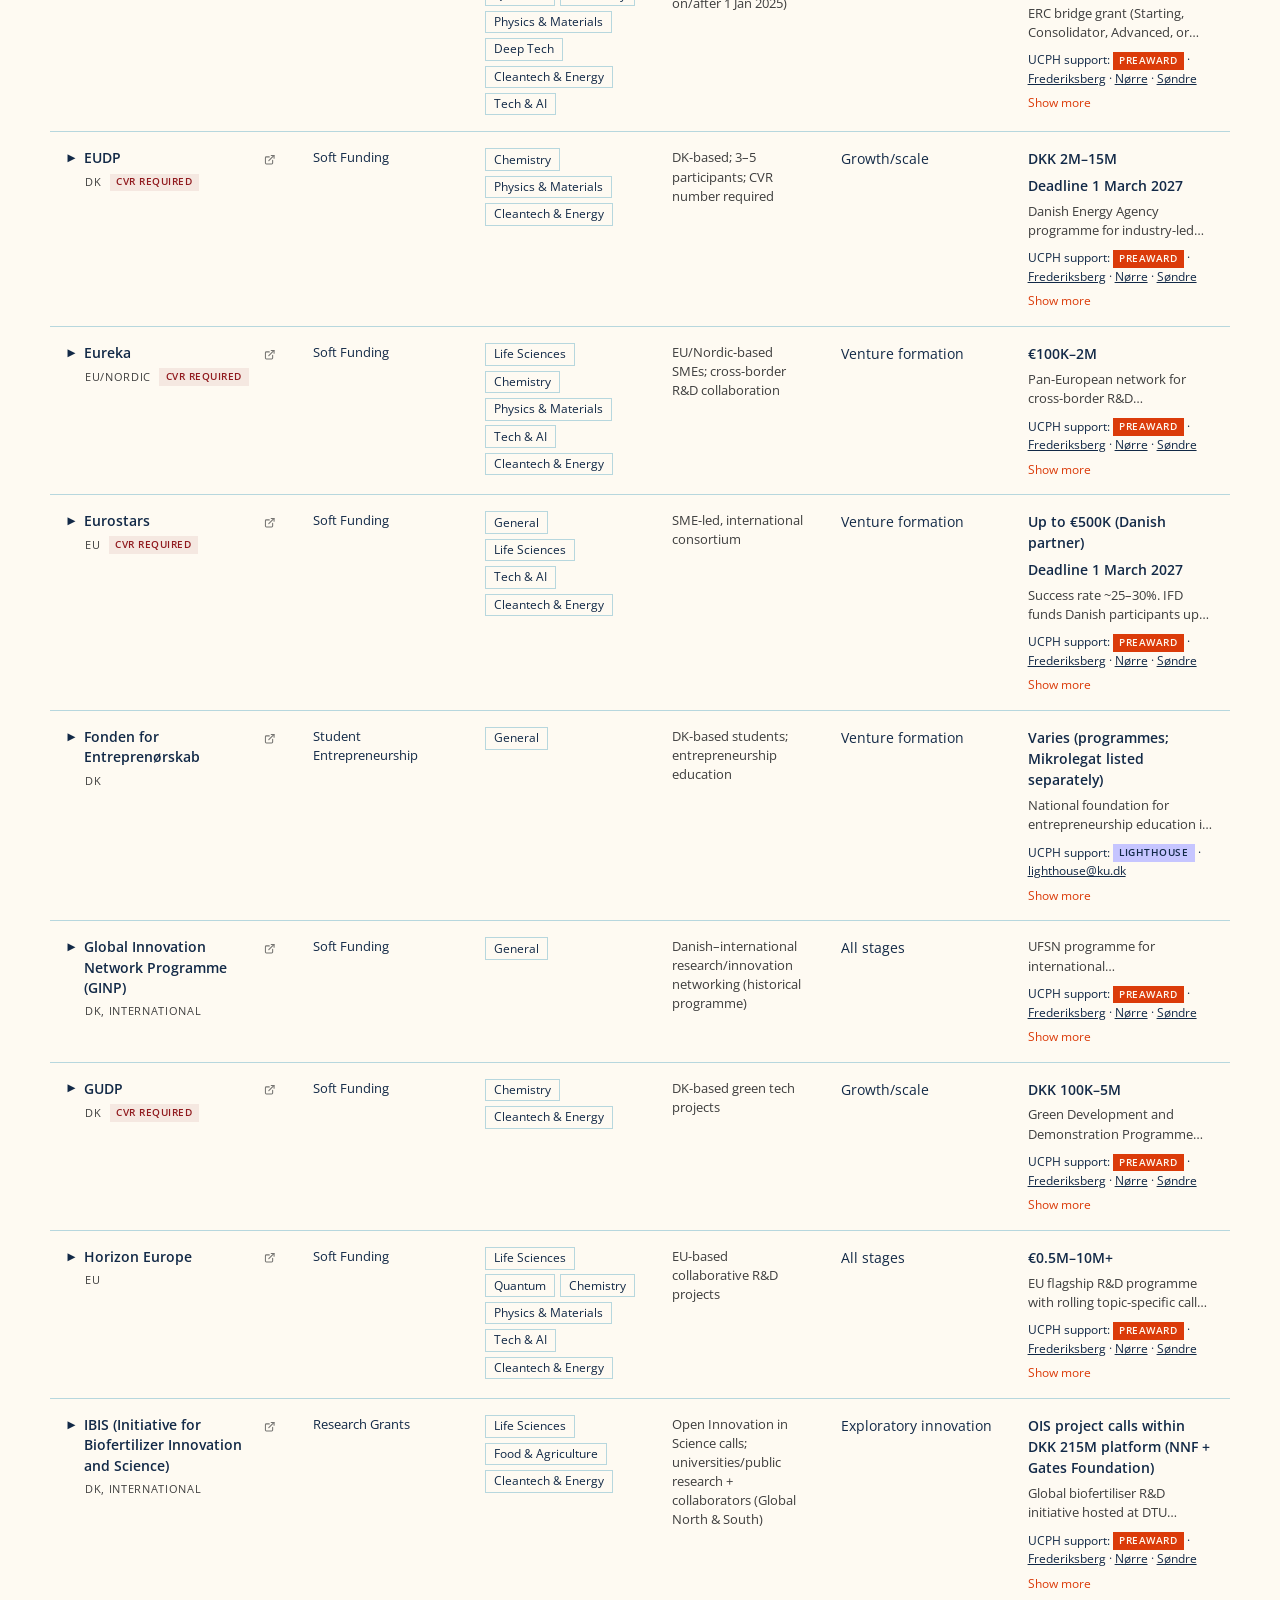
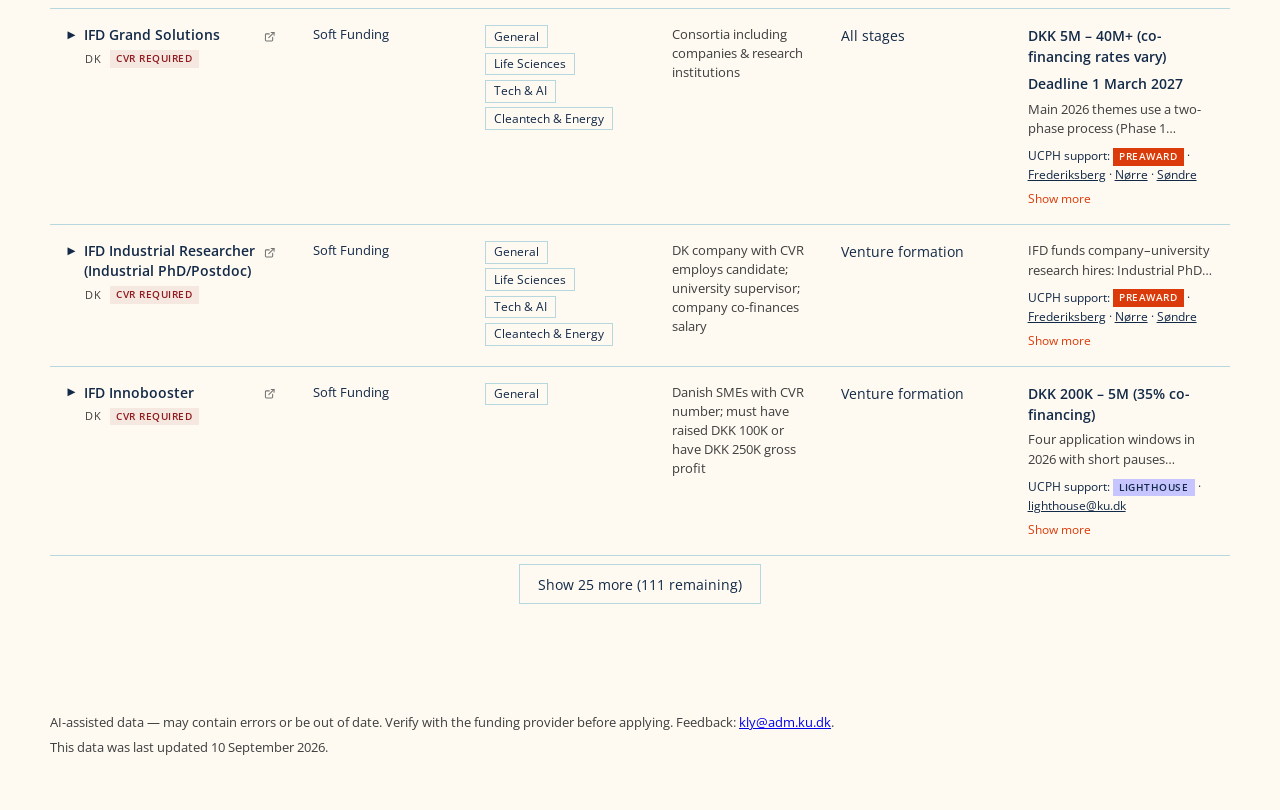
==== commit fc95a0a4: "Rebrand public site to UCPH Lighthouse and sync refreshed deadlines. Update UI labels, JSON field ke" ====
--- a/results.html
+++ b/results.html
@@ -3,7 +3,7 @@
 <head>
   <meta charset="utf-8" />
   <meta name="viewport" content="width=device-width, initial-scale=1" />
-  <title>Funding overview — KU Lighthouse</title>
+  <title>Funding overview — UCPH Lighthouse</title>
   <link rel="icon" href="favicon.svg" type="image/svg+xml" />
   <link rel="preload" href="assets/fonts/open-sans-latin.woff2" as="font" type="font/woff2" crossorigin />
   <link rel="preload" href="data/programmes.json" as="fetch" crossorigin="anonymous" fetchpriority="high" />
--- a/styles.css
+++ b/styles.css
@@ -1,5 +1,5 @@
-/* KU Lighthouse funding overview.
-   Layout follows the original Lovable app; everything visual follows the KU INNO
+/* UCPH Lighthouse funding overview.
+   Layout follows the original Lovable app; everything visual follows the UCPH INNO
    design guide (brand directions.pptx):
 
    - Palette is the six named brand colours, with one exception: the landing hero
@@ -854,7 +854,7 @@
   text-transform: uppercase;
 }
 
-/* Small coloured hints — Pre-company, CVR, KU unit, etc. */
+/* Small coloured hints — Pre-company, CVR, UCPH unit, etc. */
 .pill {
   display: inline-block;
   padding: 0.12rem 0.42rem;
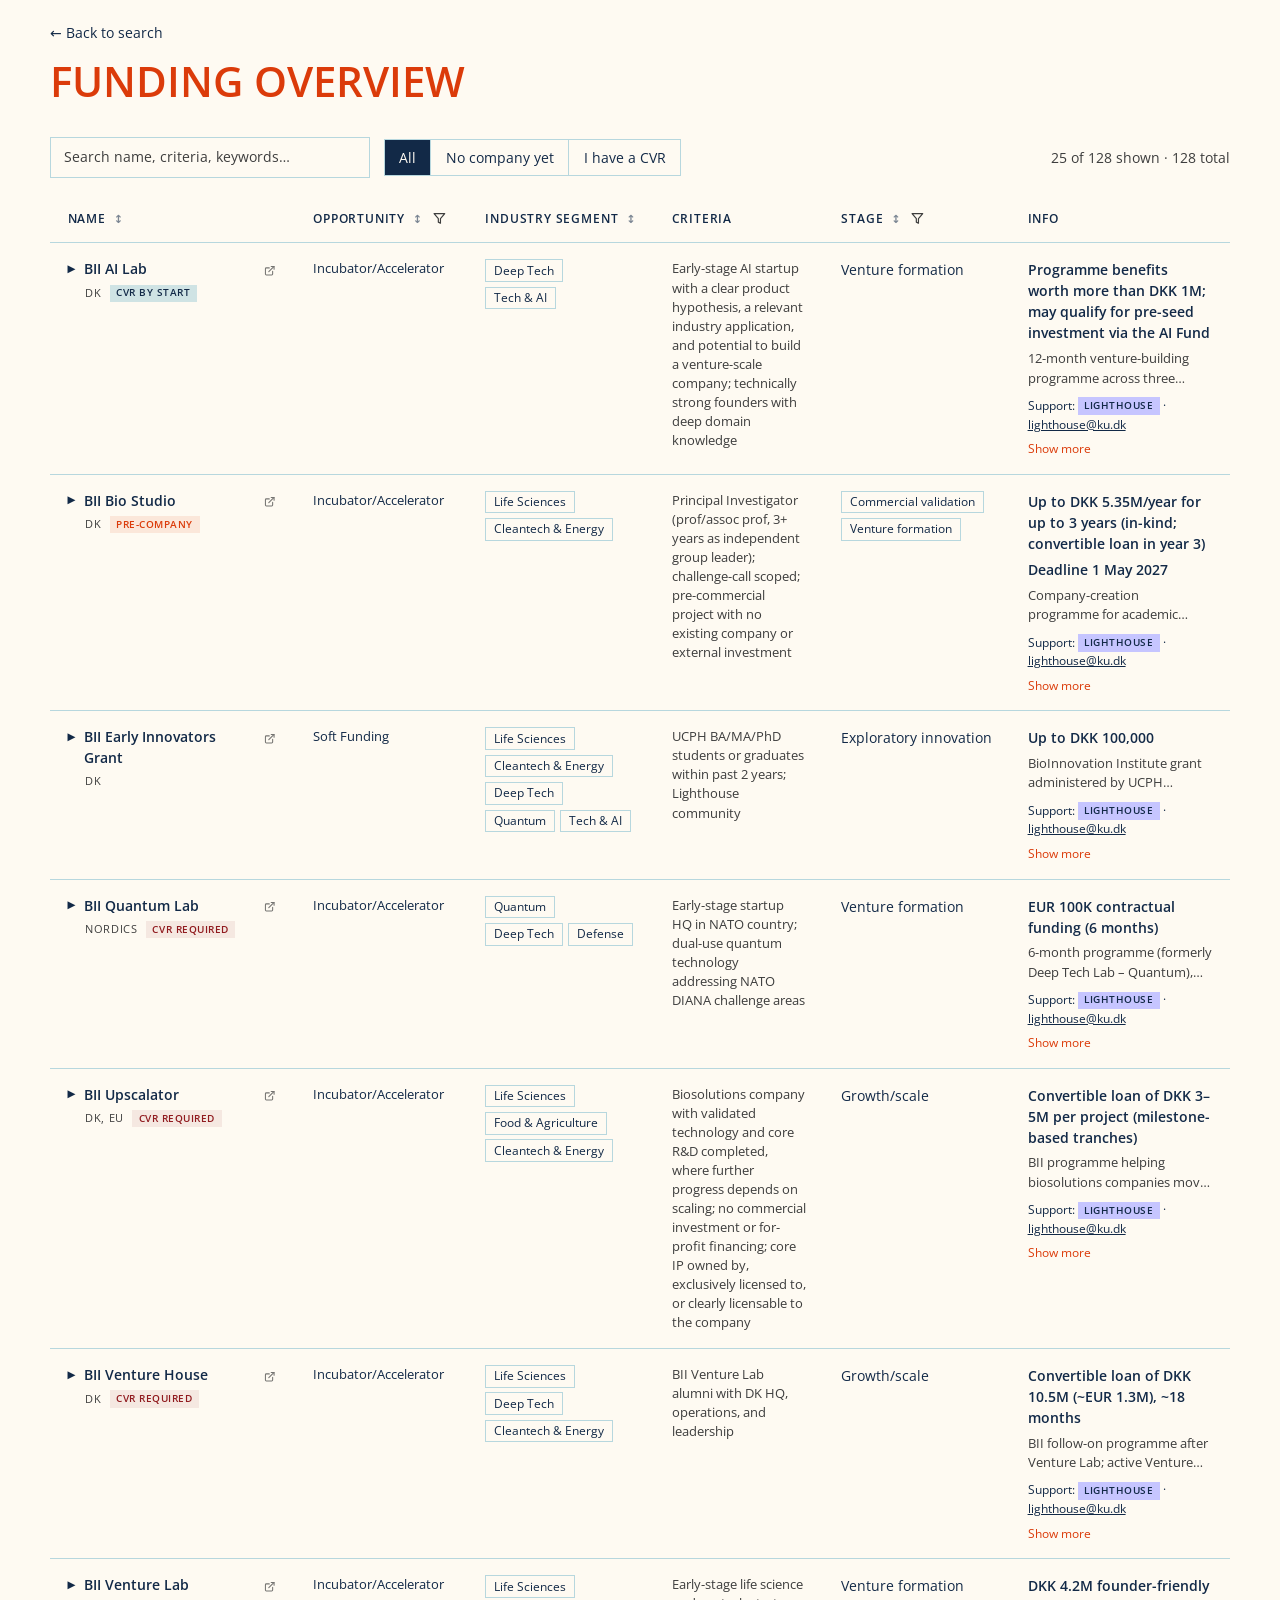
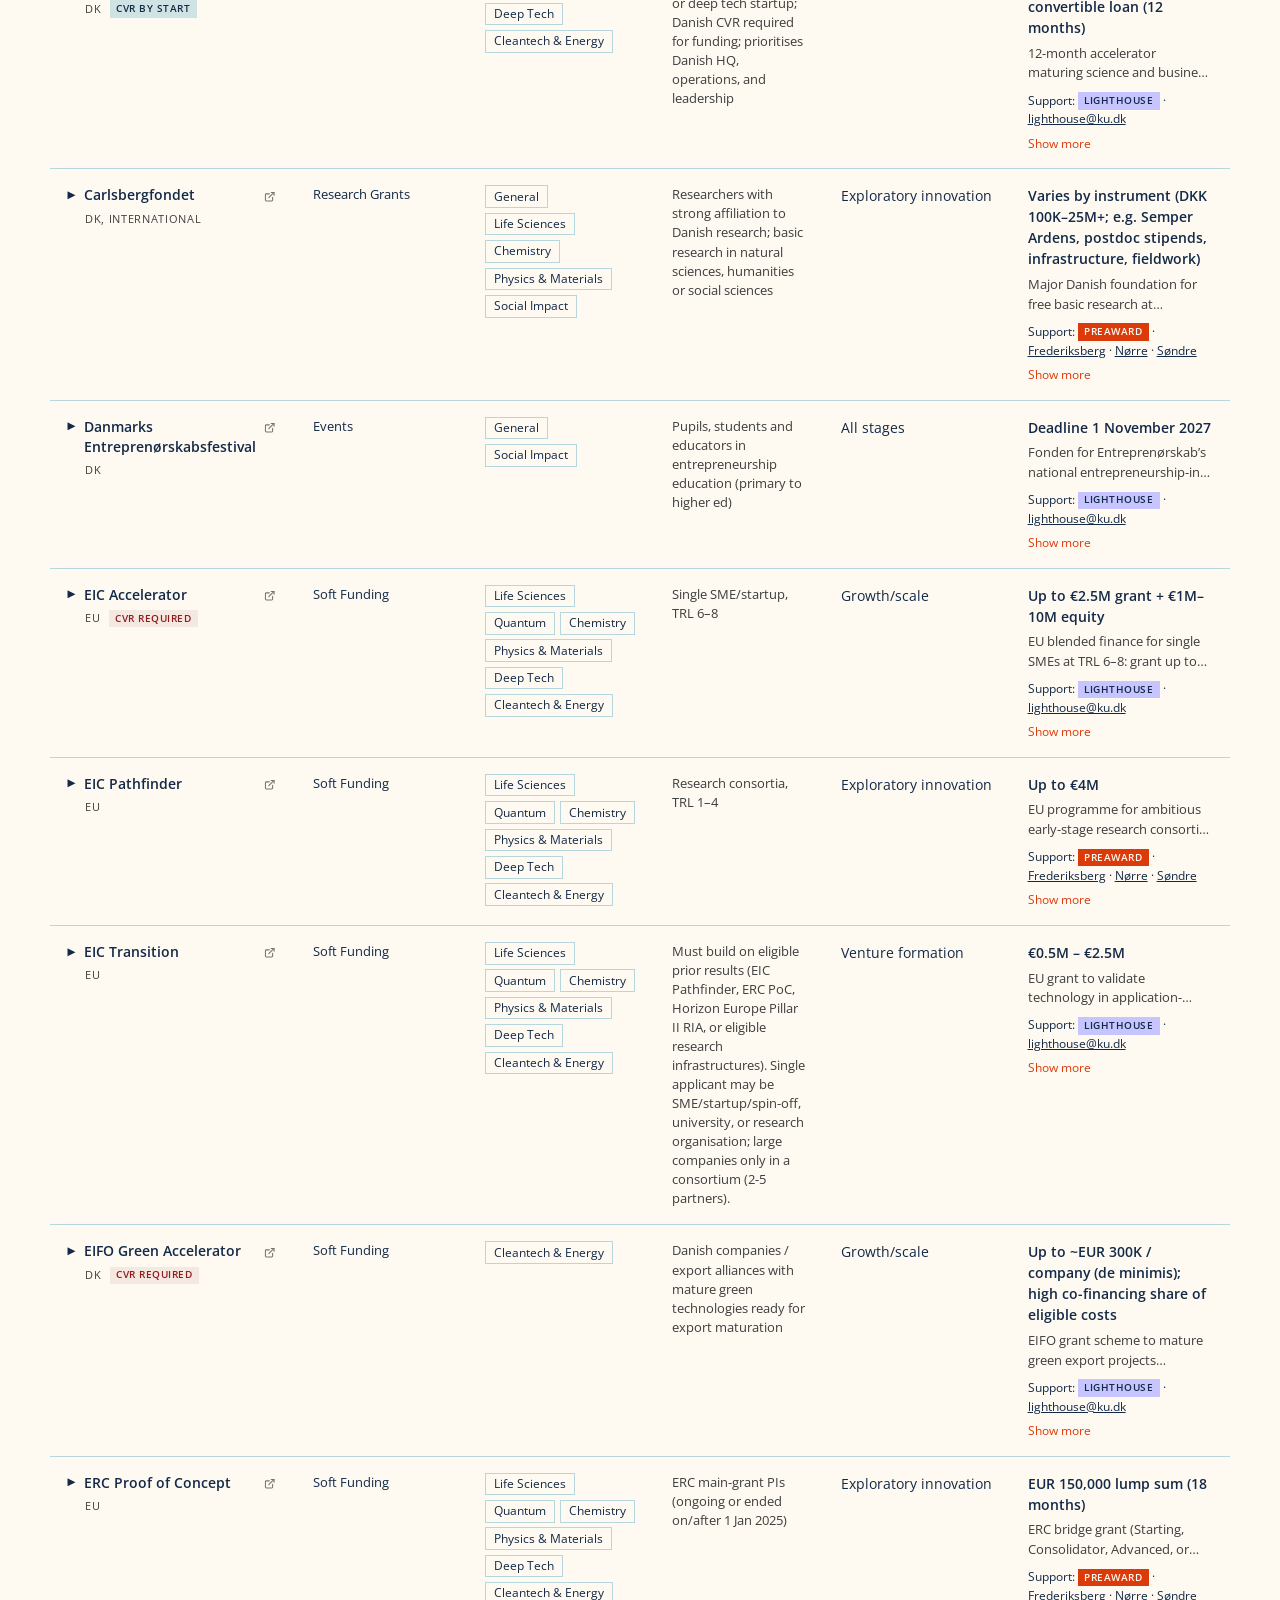
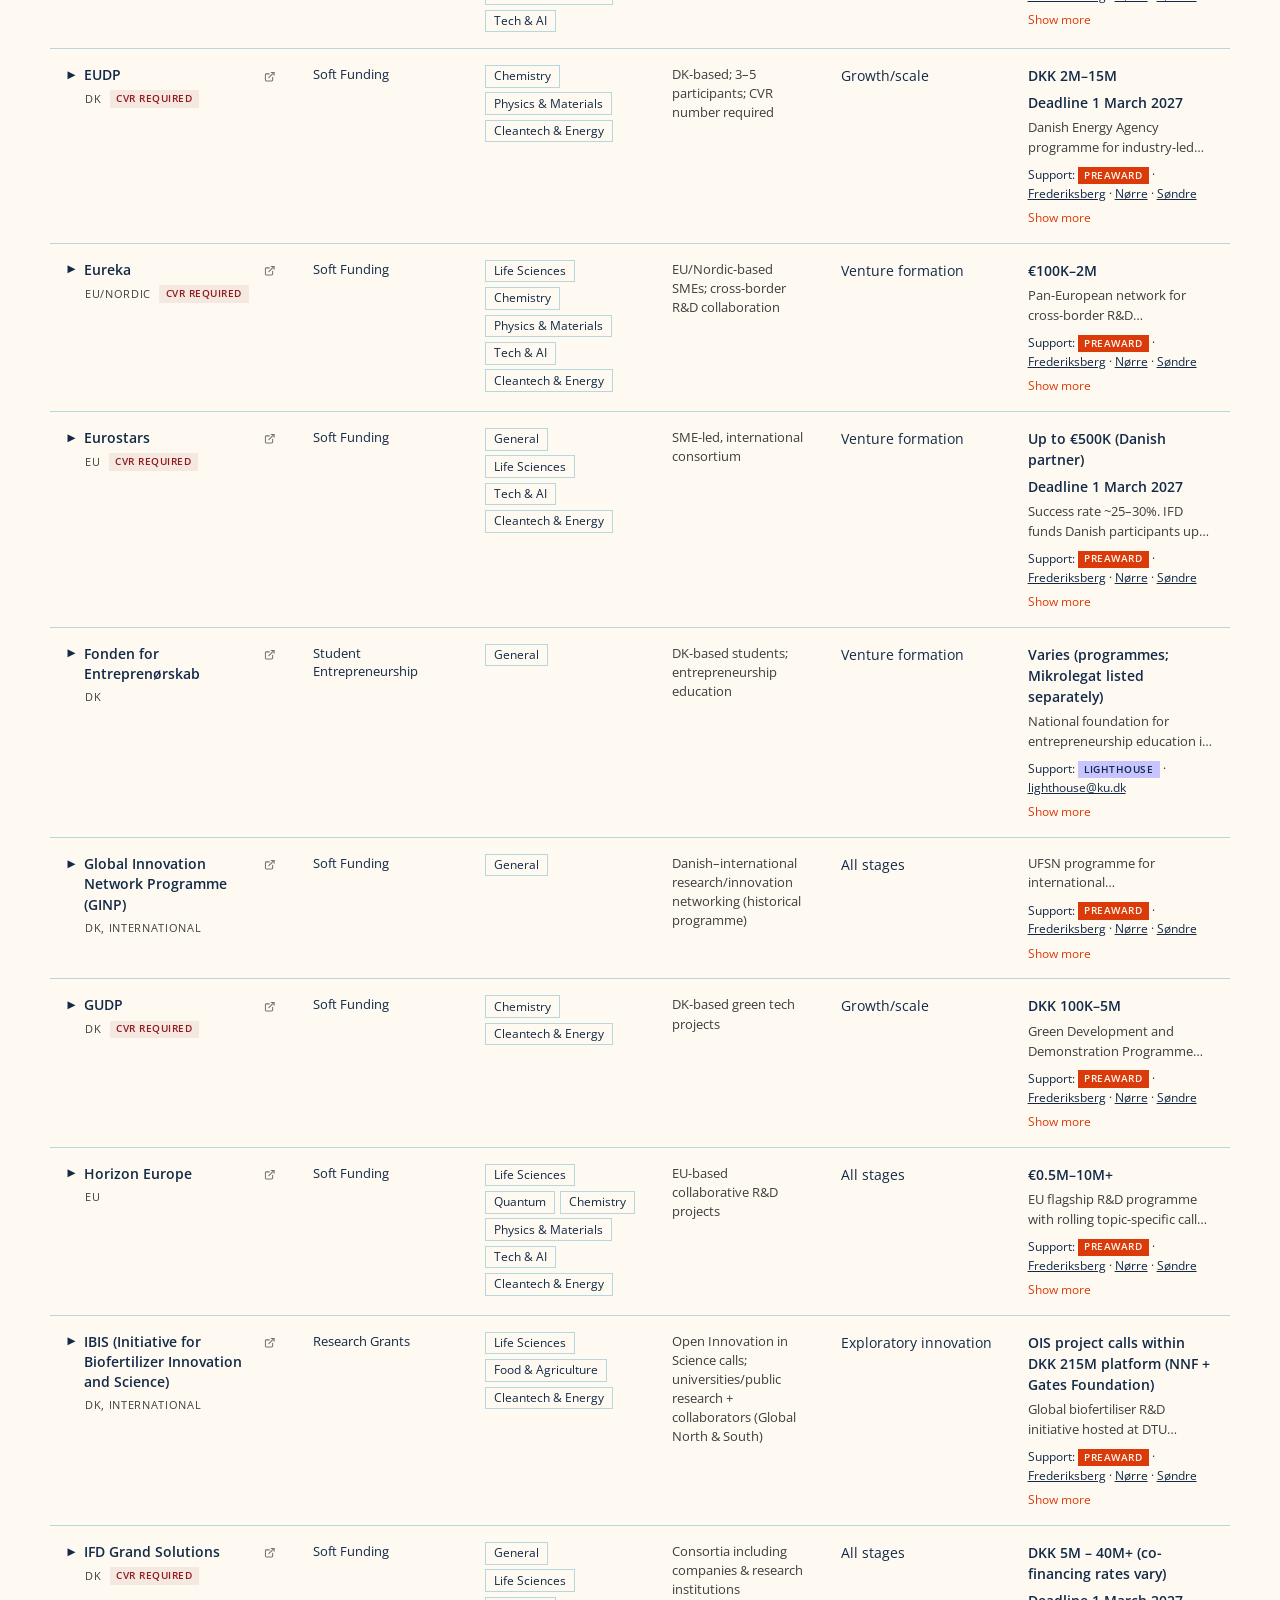
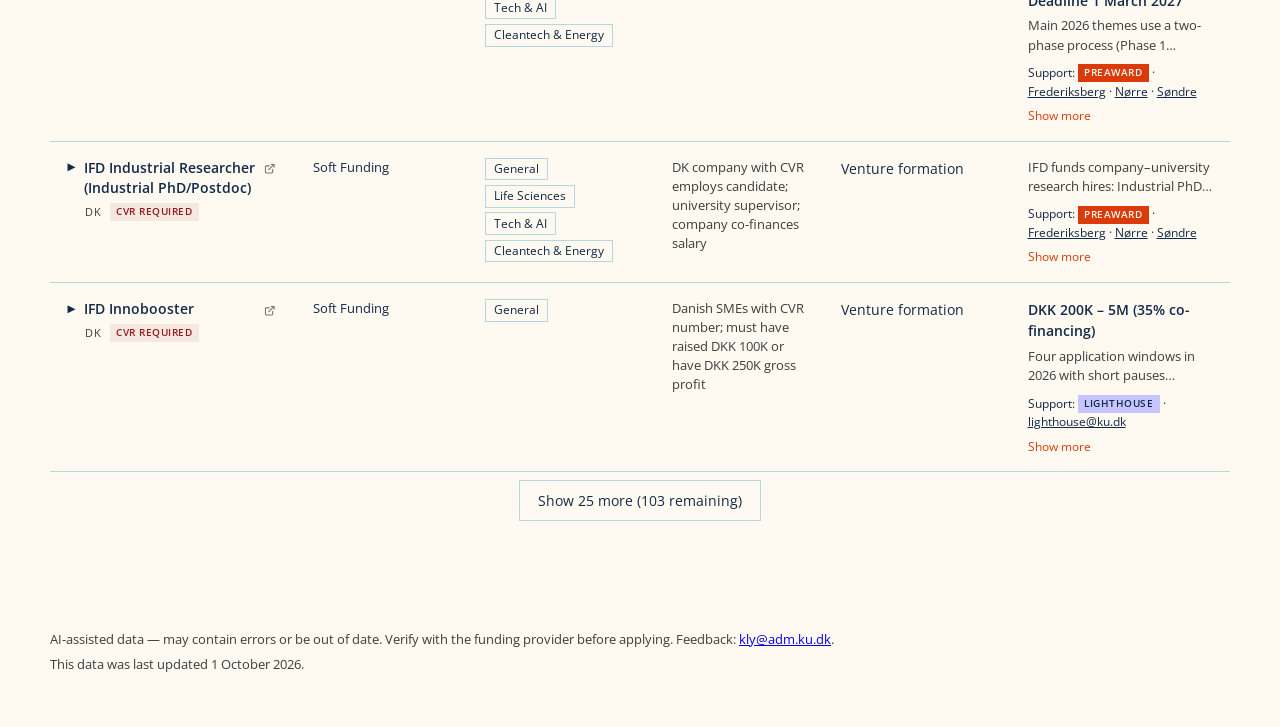
==== commit 48402741: "Remove university branding from the site and sync the updated catalogue. Co-authored-by: Cursor <cur" ====
--- a/results.html
+++ b/results.html
@@ -3,23 +3,16 @@
 <head>
   <meta charset="utf-8" />
   <meta name="viewport" content="width=device-width, initial-scale=1" />
-  <title>Funding overview — UCPH Lighthouse</title>
+  <title>Funding overview</title>
   <link rel="icon" href="favicon.svg" type="image/svg+xml" />
   <link rel="preload" href="assets/fonts/open-sans-latin.woff2" as="font" type="font/woff2" crossorigin />
   <link rel="preload" href="data/programmes.json" as="fetch" crossorigin="anonymous" fetchpriority="high" />
   <link rel="modulepreload" href="results.js" />
   <link rel="modulepreload" href="shared.js" />
   <link rel="modulepreload" href="multiselect.js" />
-  <link rel="stylesheet" href="styles.css?v=8" />
+  <link rel="stylesheet" href="styles.css?v=9" />
 </head>
 <body class="page-results">
-  <div class="brandbar">
-    <div class="shell">
-      <img src="assets/ku-logo.webp" alt="University of Copenhagen"
-           width="93" height="120" decoding="async" fetchpriority="low" />
-    </div>
-  </div>
-
   <header class="results-head">
     <div class="shell">
       <a class="back" href="index.html">← Back to search</a>
--- a/styles.css
+++ b/styles.css
@@ -1,5 +1,5 @@
-/* UCPH Lighthouse funding overview.
-   Layout follows the original Lovable app; everything visual follows the UCPH INNO
+/* Funding overview.
+   Layout follows the original Lovable app; everything visual follows the INNO
    design guide (brand directions.pptx):
 
    - Palette is the six named brand colours, with one exception: the landing hero
@@ -92,25 +92,6 @@
   margin: 0 auto;
 }
 
-/* ——————————————— Logo bar ———————————————
-   The guide puts the KU logo top-left with a thin line underneath, and swaps to
-   the negative logo on dark backgrounds. */
-.brandbar {
-  padding: 0.9rem 0 0.75rem;
-  border-bottom: var(--rule) solid var(--dark-blue);
-}
-
-.brandbar img { height: 3.5rem; width: auto; }
-
-.hero .brandbar {
-  position: absolute;
-  top: 0;
-  left: 0;
-  right: 0;
-  z-index: 3;
-  border-bottom-color: rgba(254, 250, 242, 0.55);
-}
-
 /* ——————————————— Landing hero ——————————————— */
 /* The hero photo fades to black rather than dark blue, by preference. */
 .page-landing {
@@ -135,7 +116,7 @@
   /* The bottom padding reserves room for the search card's negative margin.
      On tall screens 72vh already covers it; on short laptops the padding grows
      the hero instead of letting the card slide over the lede. */
-  padding: 6.5rem 0 13rem;
+  padding: 3.25rem 0 13rem;
   isolation: isolate;
 }
 
@@ -157,7 +138,7 @@
   position: absolute;
   inset: 0;
   z-index: -1;
-  /* Extra weight at the very top so the negative logo stays legible over sky. */
+  /* Soft darkening so the headline stays readable over the photo. */
   background: linear-gradient(
     180deg,
     rgba(0, 0, 0, 0.6) 0%,
@@ -166,10 +147,6 @@
     rgba(0, 0, 0, 0.76) 76%,
     #000000 100%
   );
-}
-
-.hero .brandbar .shell {
-  width: var(--landing-col);
 }
 
 .hero-copy {
@@ -854,7 +831,7 @@
   text-transform: uppercase;
 }
 
-/* Small coloured hints — Pre-company, CVR, UCPH unit, etc. */
+/* Small coloured hints — Pre-company, CVR, support unit, etc. */
 .pill {
   display: inline-block;
   padding: 0.12rem 0.42rem;
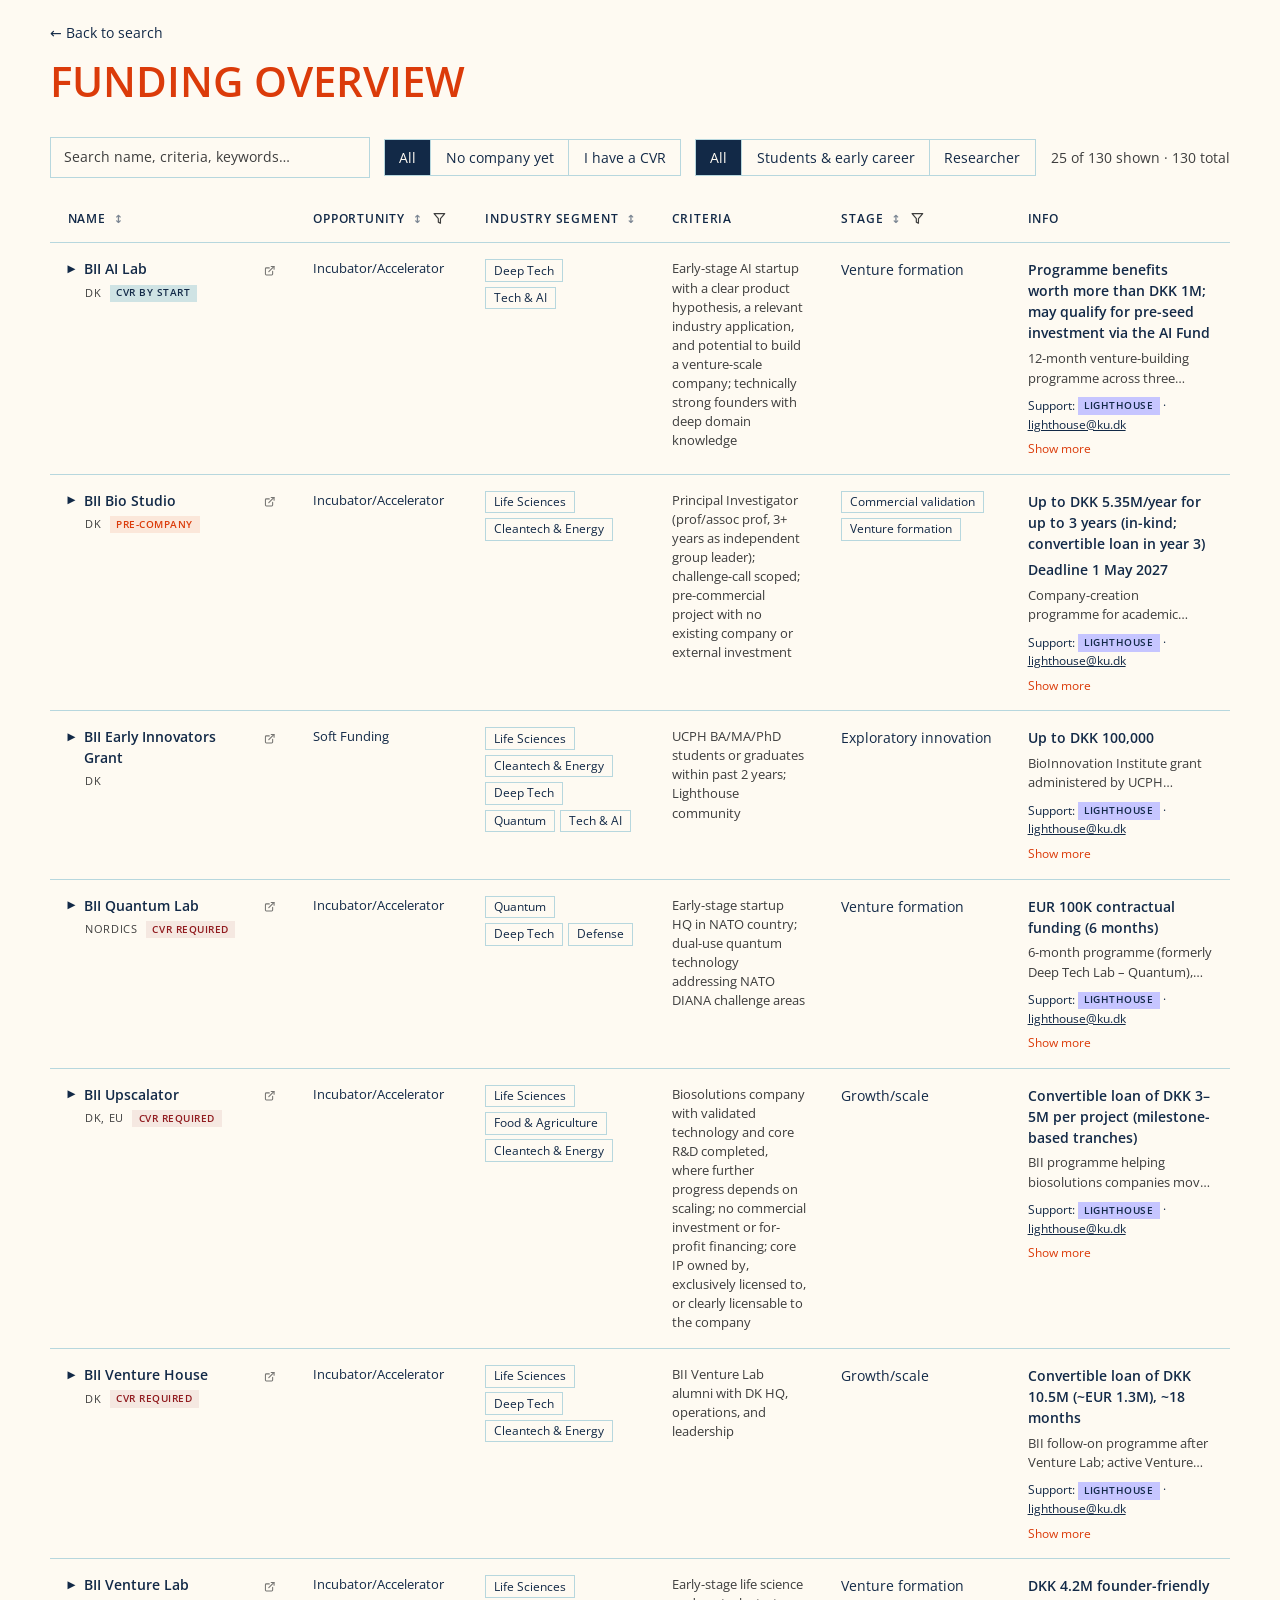
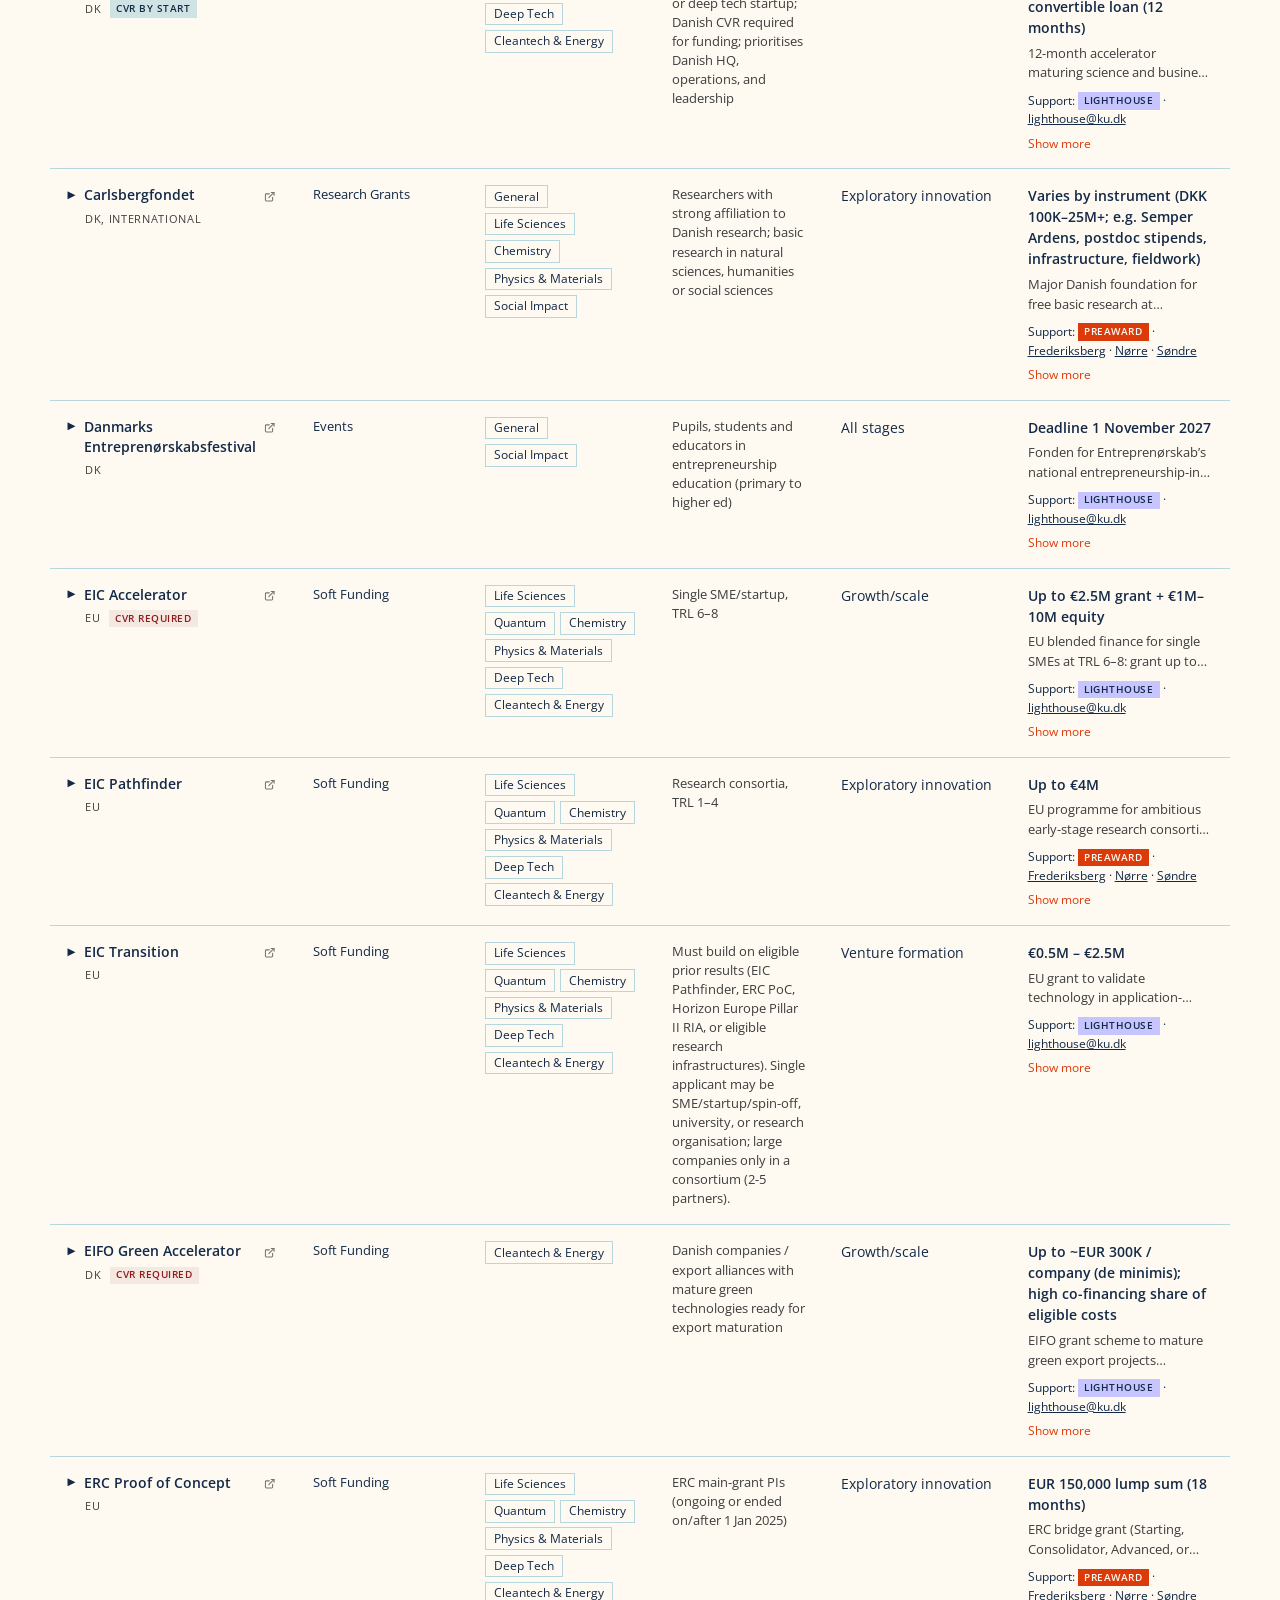
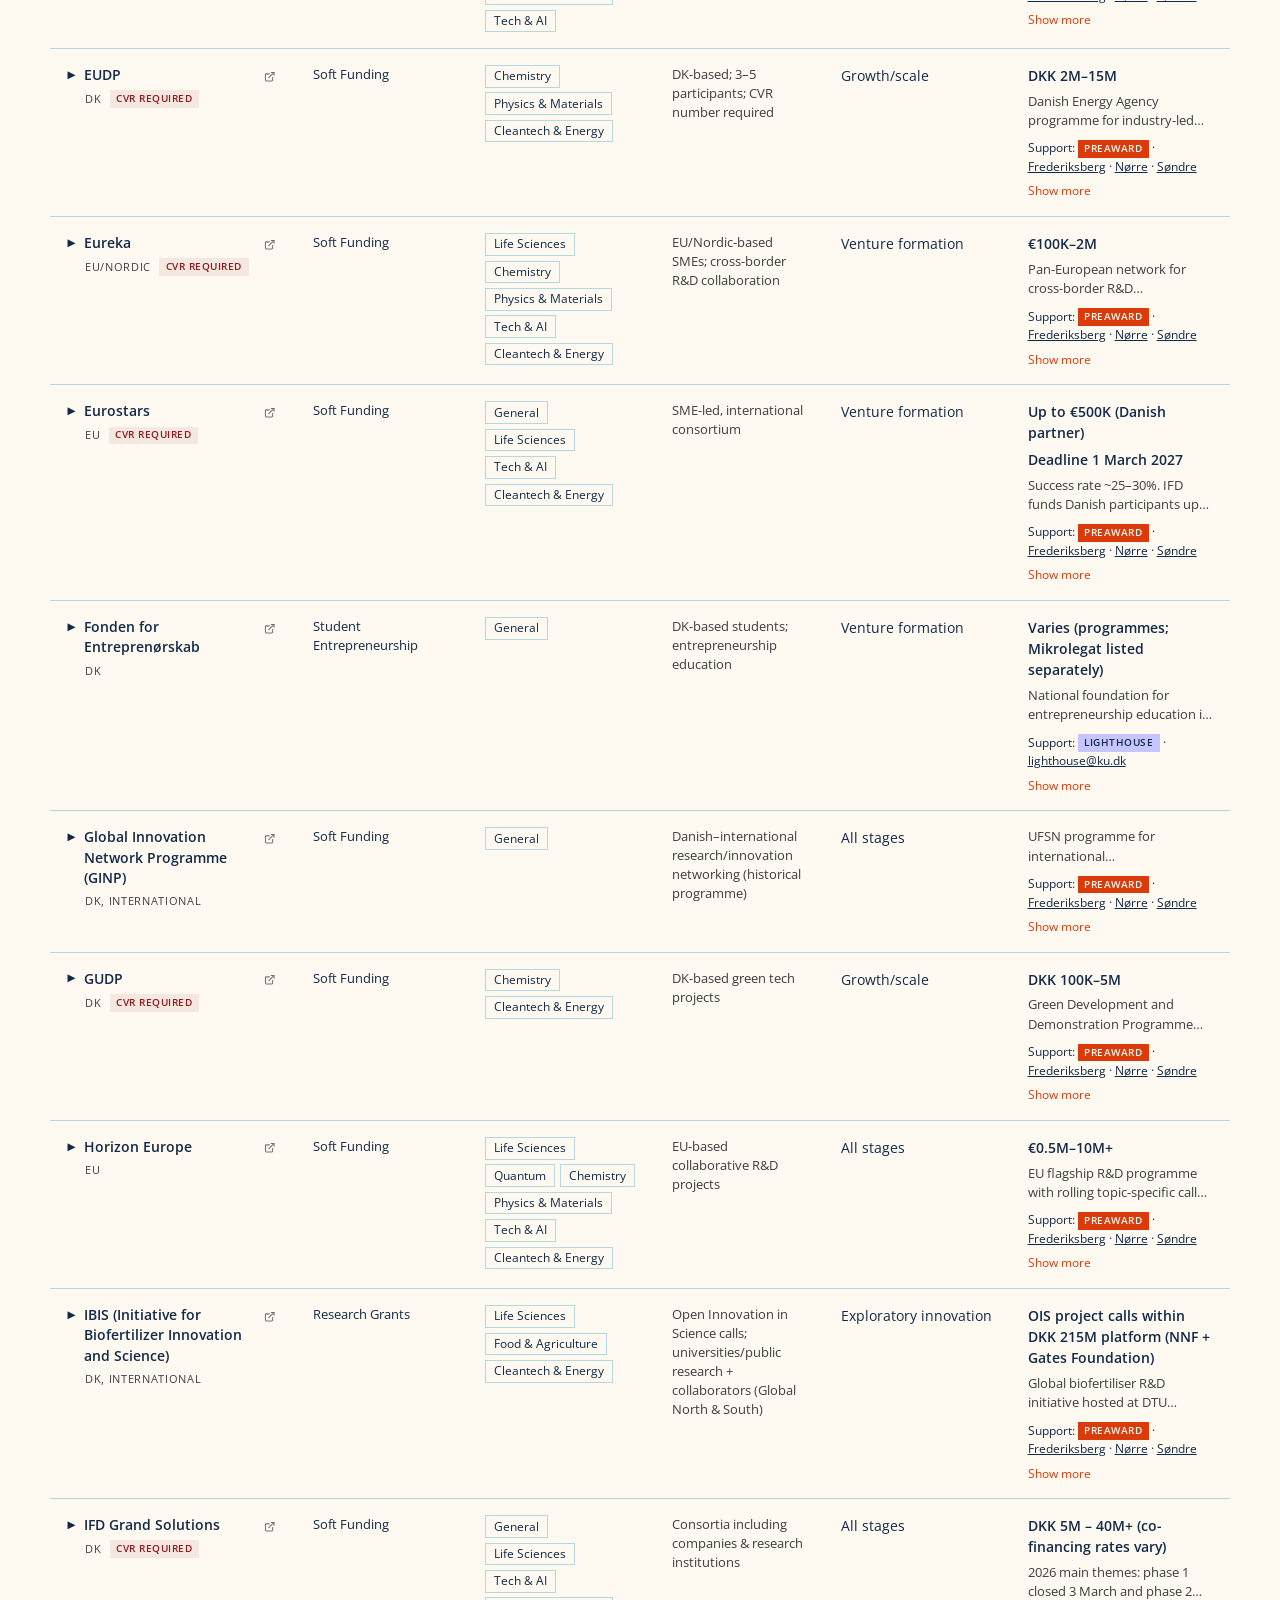
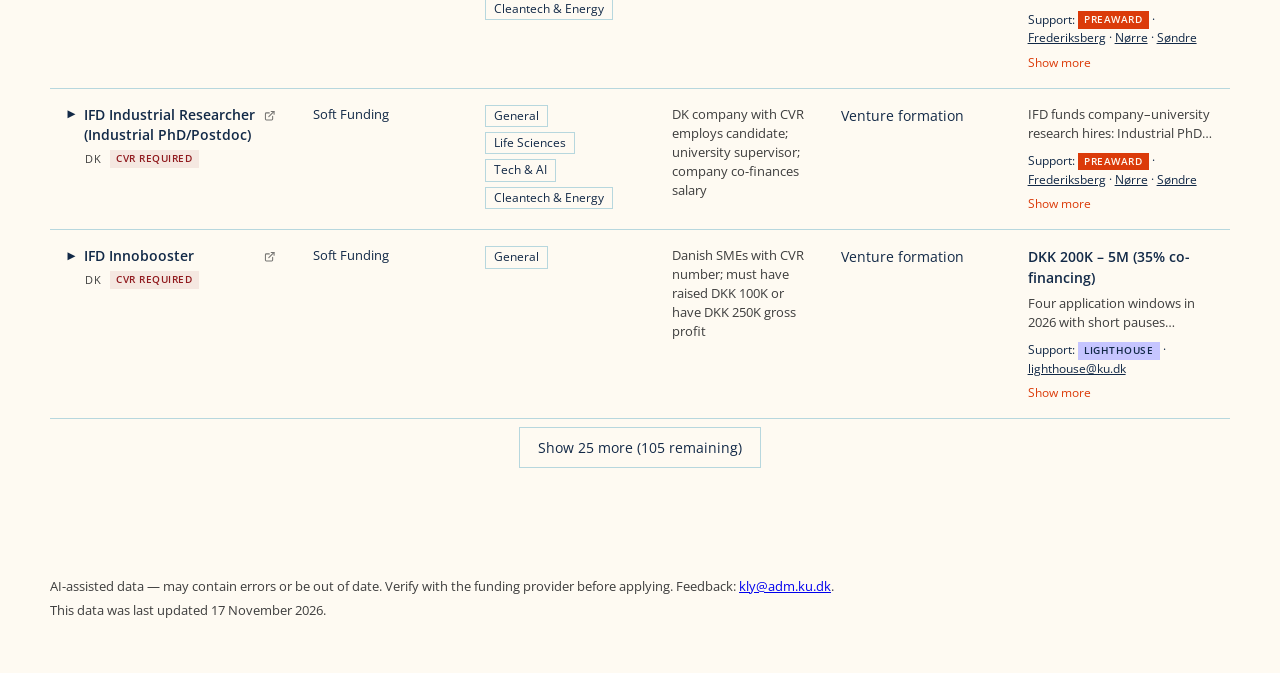
==== commit 39f351e4: "Add a students and early-career filter and sync the updated catalogue. Co-authored-by: Cursor <curso" ====
--- a/results.html
+++ b/results.html
@@ -10,7 +10,7 @@
   <link rel="modulepreload" href="results.js" />
   <link rel="modulepreload" href="shared.js" />
   <link rel="modulepreload" href="multiselect.js" />
-  <link rel="stylesheet" href="styles.css?v=9" />
+  <link rel="stylesheet" href="styles.css?v=10" />
 </head>
 <body class="page-results">
   <header class="results-head">
@@ -33,10 +33,15 @@
           <div class="col-filter" id="col-filter-stage-mobile"></div>
         </div>
       </div>
-      <div class="seg" role="group" aria-label="Company status">
+      <div class="seg" data-seg="cvr" role="group" aria-label="Company status">
         <button type="button" data-cvr="all" aria-pressed="true">All</button>
         <button type="button" data-cvr="no-company" aria-pressed="false">No company yet</button>
         <button type="button" data-cvr="have-cvr" aria-pressed="false">I have a CVR</button>
+      </div>
+      <div class="seg" data-seg="who" role="group" aria-label="Students and early career, or researcher">
+        <button type="button" data-who="all" aria-pressed="true">All</button>
+        <button type="button" data-who="student" aria-pressed="false">Students & early career</button>
+        <button type="button" data-who="researcher" aria-pressed="false">Researcher</button>
       </div>
       <div class="toolbar-end">
         <button type="button" id="sort-reset" class="sort-reset" hidden>Reset to default sort</button>
